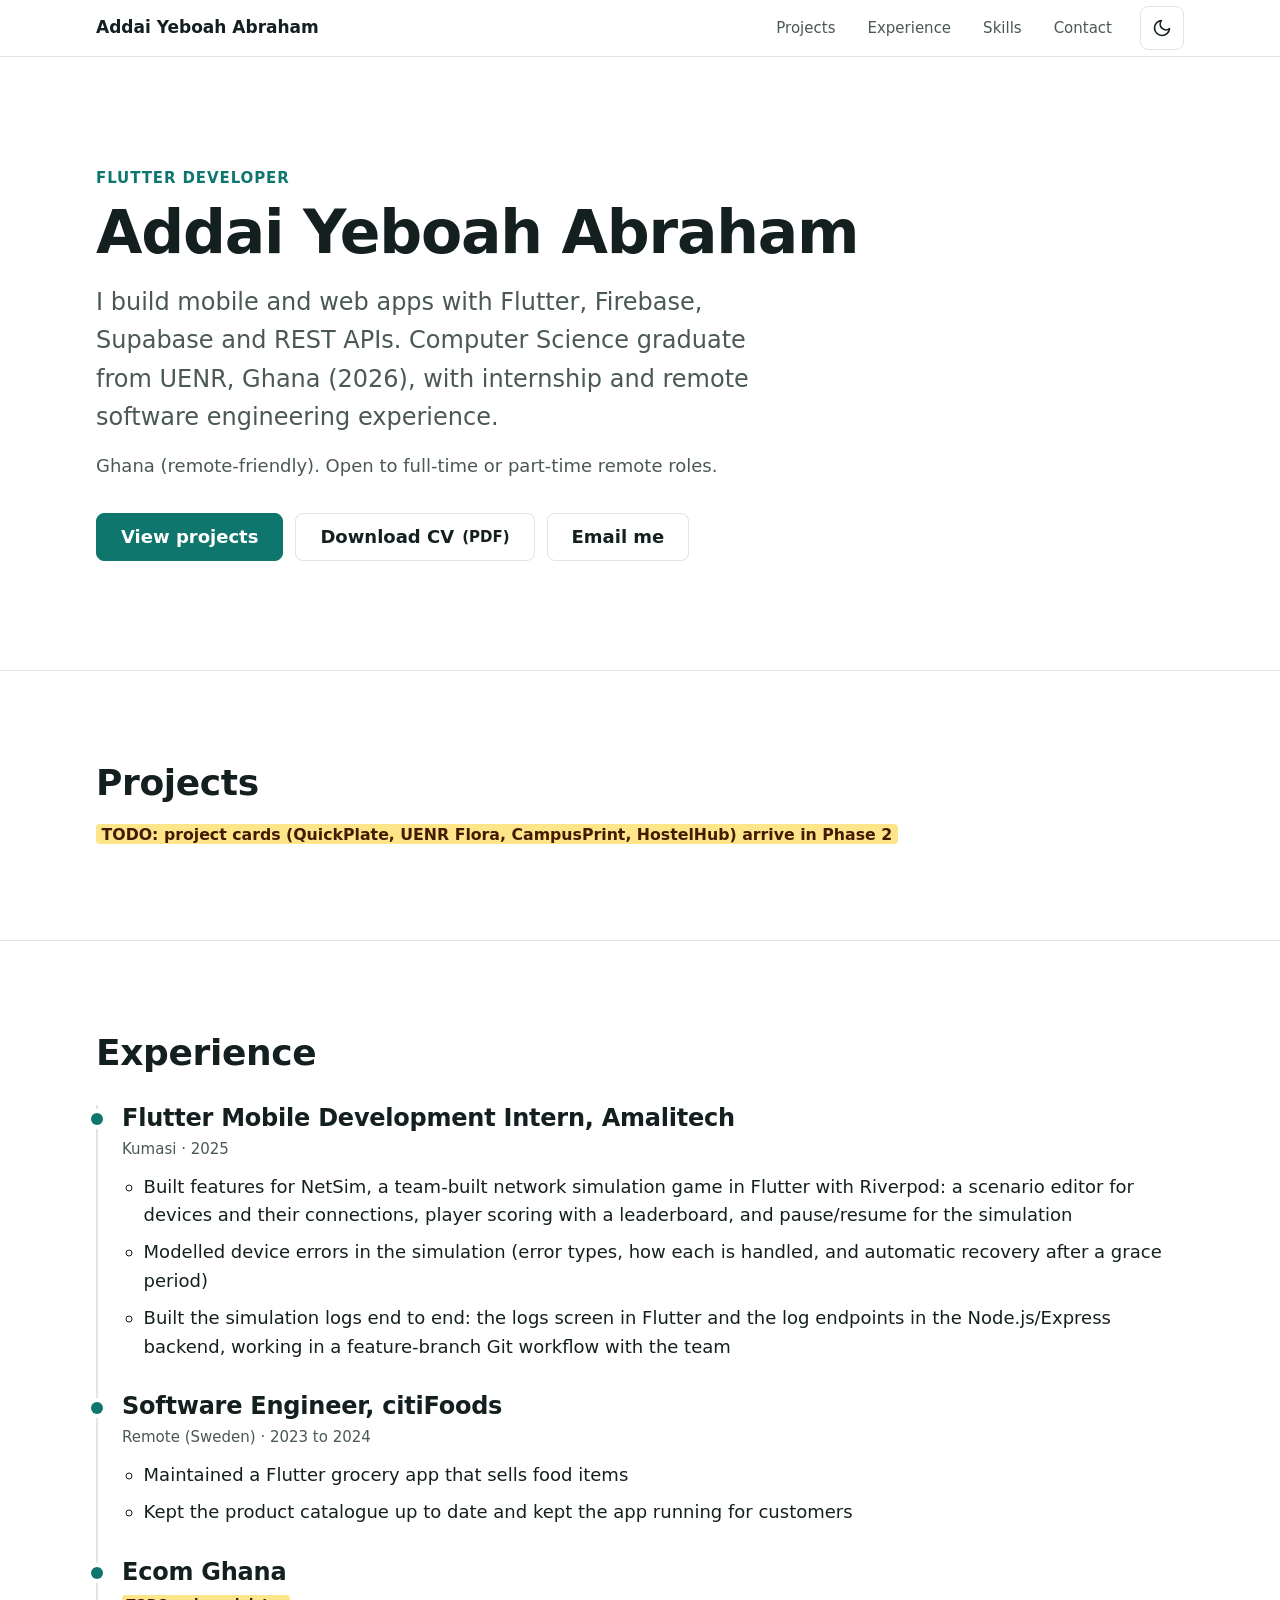
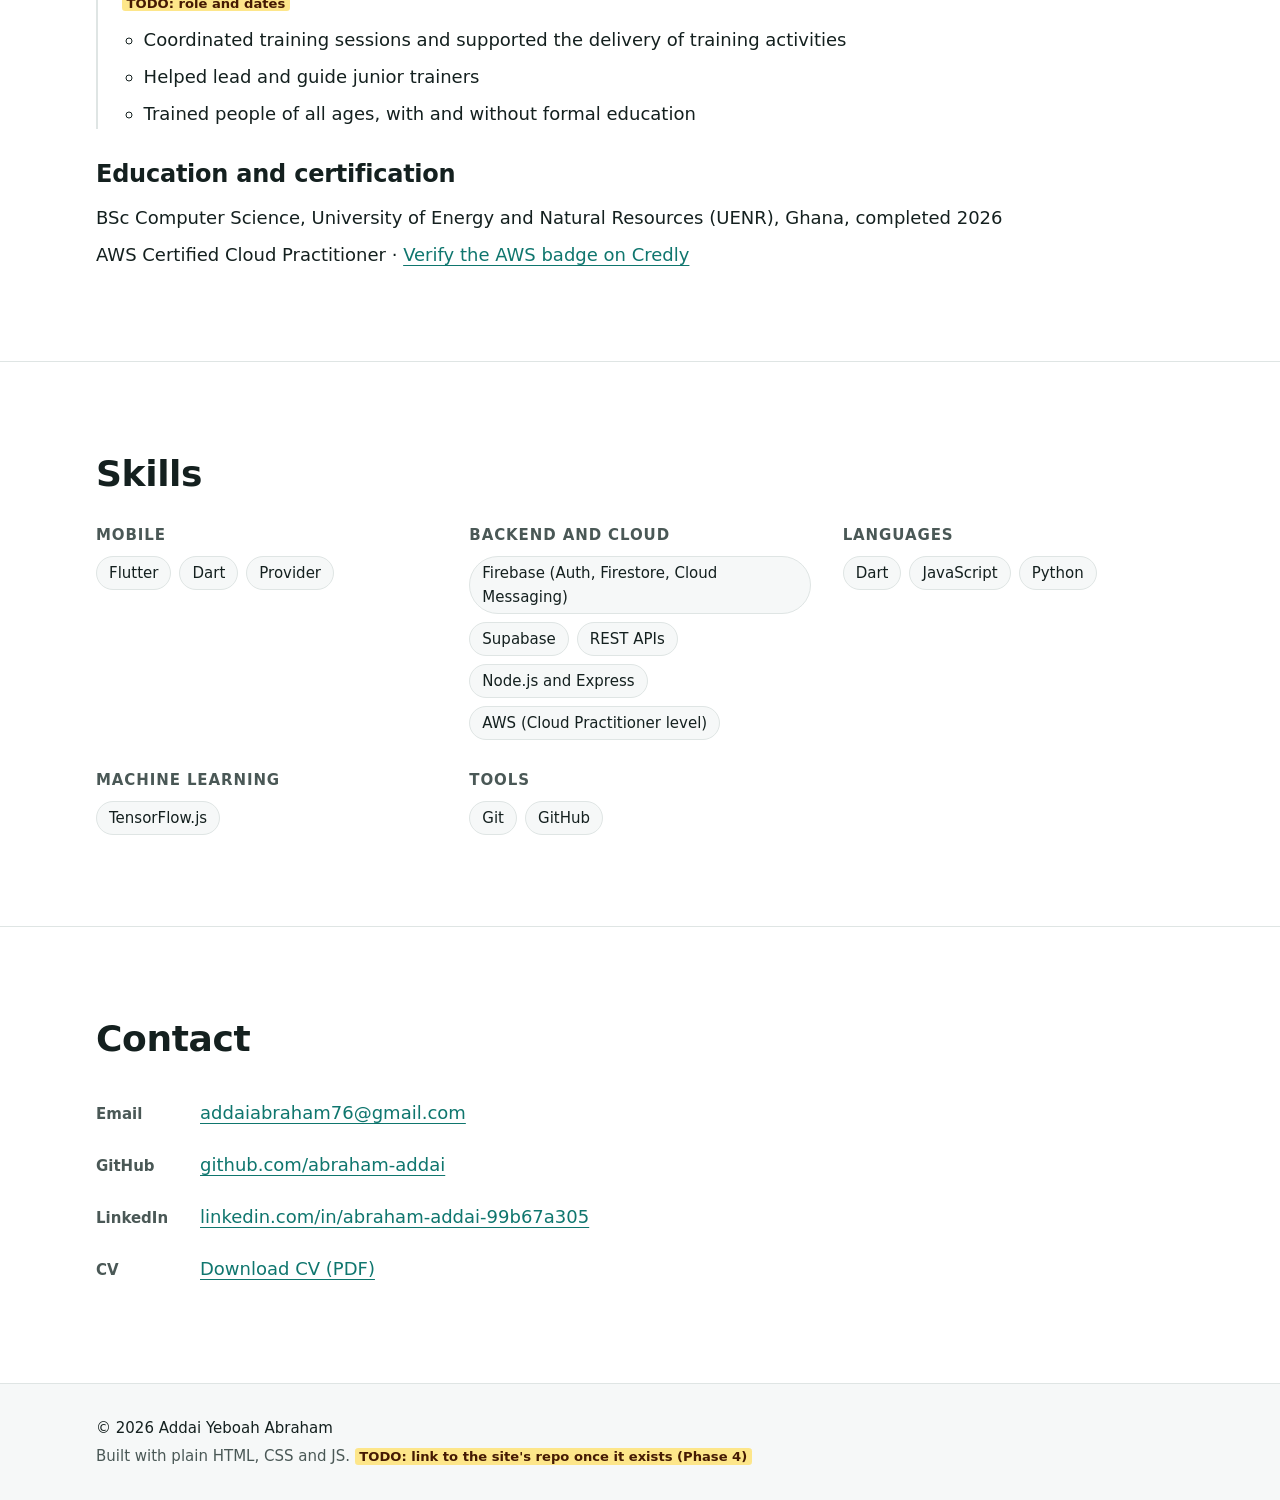
==== index.html @ 5608d212 "feat: update to UENR graduate (2026) and clear confirmed TODOs Co-Authored-By: Claude Opus 5.5 <nore" ====
<!doctype html>
<html lang="en">
  <head>
    <meta charset="utf-8" />
    <meta name="viewport" content="width=device-width, initial-scale=1" />
    <title>Addai Yeboah Abraham | Flutter Developer</title>
    <meta name="color-scheme" content="light dark" />
    <link rel="icon" href="assets/favicon.svg" type="image/svg+xml" />
    <script>
      document.documentElement.classList.add("js");
      try {
        var t = localStorage.getItem("theme");
        if (t === "light" || t === "dark") {
          document.documentElement.dataset.theme = t;
        }
      } catch (e) {}
    </script>
    <link rel="stylesheet" href="css/styles.css" />
    <script src="js/main.js" defer></script>
  </head>
  <body>
    <a class="skip-link" href="#main">Skip to content</a>

    <header class="site-header">
      <div class="container site-header__inner">
        <a class="logo" href="#top">Addai Yeboah Abraham</a>
        <button
          class="theme-toggle"
          type="button"
          aria-label="Switch to dark theme"
        >
          <svg
            class="icon icon--moon"
            viewBox="0 0 24 24"
            width="20"
            height="20"
            aria-hidden="true"
          >
            <path d="M21 12.8A9 9 0 1 1 11.2 3a7 7 0 0 0 9.8 9.8z" />
          </svg>
          <svg
            class="icon icon--sun"
            viewBox="0 0 24 24"
            width="20"
            height="20"
            aria-hidden="true"
          >
            <circle cx="12" cy="12" r="4.5" />
            <path
              d="M12 1.5v3M12 19.5v3M4.2 4.2l2.1 2.1M17.7 17.7l2.1 2.1M1.5 12h3M19.5 12h3M4.2 19.8l2.1-2.1M17.7 6.3l2.1-2.1"
            />
          </svg>
        </button>
        <nav class="site-nav" aria-label="Main">
          <ul>
            <li><a href="#projects">Projects</a></li>
            <li><a href="#experience">Experience</a></li>
            <li><a href="#skills">Skills</a></li>
            <li><a href="#contact">Contact</a></li>
          </ul>
        </nav>
      </div>
    </header>

    <main id="main">
      <section id="top" class="section hero" aria-labelledby="hero-title">
        <div class="container stack">
          <p class="eyebrow">Flutter Developer</p>
          <h1 id="hero-title">Addai Yeboah Abraham</h1>
          <p class="lead hero__pitch">
            I build mobile and web apps with Flutter, Firebase, Supabase and
            REST APIs. Computer Science graduate from UENR, Ghana (2026), with
            internship and remote software engineering experience.
          </p>
          <p class="hero__meta">
            Ghana (remote-friendly). Open to full-time or part-time remote
            roles.
          </p>
          <div class="cluster hero__actions">
            <a class="btn btn--primary" href="#projects">View projects</a>
            <a class="btn" href="assets/cv/Addai_Yeboah_Abraham_CV.pdf" download
              >Download CV <span class="small">(PDF)</span></a
            >
            <a class="btn" href="mailto:addaiabraham76@gmail.com">Email me</a>
          </div>
        </div>
      </section>

      <section id="projects" class="section" aria-labelledby="projects-title">
        <div class="container stack">
          <h2 id="projects-title">Projects</h2>
          <p>
            <mark class="todo"
              >TODO: project cards (QuickPlate, UENR Flora, CampusPrint,
              HostelHub) arrive in Phase 2</mark
            >
          </p>
        </div>
      </section>

      <section
        id="experience"
        class="section"
        aria-labelledby="experience-title"
      >
        <div class="container stack-lg">
          <h2 id="experience-title">Experience</h2>

          <ol class="timeline">
            <li class="timeline__item">
              <article>
                <h3>Flutter Mobile Development Intern, Amalitech</h3>
                <p class="timeline__meta">Kumasi · 2025</p>
                <ul class="timeline__points">
                  <li>
                    Built features for NetSim, a team-built network simulation
                    game in Flutter with Riverpod: a scenario editor for devices
                    and their connections, player scoring with a leaderboard,
                    and pause/resume for the simulation
                  </li>
                  <li>
                    Modelled device errors in the simulation (error types, how
                    each is handled, and automatic recovery after a grace
                    period)
                  </li>
                  <li>
                    Built the simulation logs end to end: the logs screen in
                    Flutter and the log endpoints in the Node.js/Express
                    backend, working in a feature-branch Git workflow with the
                    team
                  </li>
                </ul>
              </article>
            </li>
            <li class="timeline__item">
              <article>
                <h3>Software Engineer, citiFoods</h3>
                <p class="timeline__meta">Remote (Sweden) · 2023 to 2024</p>
                <ul class="timeline__points">
                  <li>
                    Maintained a Flutter grocery app that sells food items
                  </li>
                  <li>
                    Kept the product catalogue up to date and kept the app
                    running for customers
                  </li>
                </ul>
              </article>
            </li>
            <li class="timeline__item">
              <article>
                <h3>Ecom Ghana</h3>
                <p class="timeline__meta">
                  <mark class="todo">TODO: role and dates</mark>
                </p>
                <ul class="timeline__points">
                  <li>
                    Coordinated training sessions and supported the delivery of
                    training activities
                  </li>
                  <li>Helped lead and guide junior trainers</li>
                  <li>
                    Trained people of all ages, with and without formal
                    education
                  </li>
                </ul>
              </article>
            </li>
          </ol>

          <div class="stack">
            <h3>Education and certification</h3>
            <ul class="plain-list">
              <li>
                BSc Computer Science, University of Energy and Natural Resources
                (UENR), Ghana, completed 2026
              </li>
              <li>
                AWS Certified Cloud Practitioner ·
                <a
                  href="https://www.credly.com/badges/fb28962f-560f-448c-9787-d24fbecd05da"
                  target="_blank"
                  rel="noopener"
                  >Verify the AWS badge on Credly</a
                >
              </li>
            </ul>
          </div>
        </div>
      </section>

      <section id="skills" class="section" aria-labelledby="skills-title">
        <div class="container stack-lg">
          <h2 id="skills-title">Skills</h2>
          <div class="skills">
            <div class="skill-group">
              <h3>Mobile</h3>
              <ul class="chips">
                <li>Flutter</li>
                <li>Dart</li>
                <li>Provider</li>
              </ul>
            </div>
            <div class="skill-group">
              <h3>Backend and cloud</h3>
              <ul class="chips">
                <li>Firebase (Auth, Firestore, Cloud Messaging)</li>
                <li>Supabase</li>
                <li>REST APIs</li>
                <li>Node.js and Express</li>
                <li>AWS (Cloud Practitioner level)</li>
              </ul>
            </div>
            <div class="skill-group">
              <h3>Languages</h3>
              <ul class="chips">
                <li>Dart</li>
                <li>JavaScript</li>
                <li>Python</li>
              </ul>
            </div>
            <div class="skill-group">
              <h3>Machine learning</h3>
              <ul class="chips">
                <li>TensorFlow.js</li>
              </ul>
            </div>
            <div class="skill-group">
              <h3>Tools</h3>
              <ul class="chips">
                <li>Git</li>
                <li>GitHub</li>
              </ul>
            </div>
          </div>
        </div>
      </section>

      <section id="contact" class="section" aria-labelledby="contact-title">
        <div class="container stack-lg">
          <h2 id="contact-title">Contact</h2>
          <ul class="contact-list">
            <li>
              <span class="contact-list__label">Email</span>
              <a href="mailto:addaiabraham76@gmail.com"
                >addaiabraham76@gmail.com</a
              >
            </li>
            <li>
              <span class="contact-list__label">GitHub</span>
              <a
                href="https://github.com/abraham-addai"
                target="_blank"
                rel="noopener"
                >github.com/abraham-addai</a
              >
            </li>
            <li>
              <span class="contact-list__label">LinkedIn</span>
              <a
                href="https://www.linkedin.com/in/abraham-addai-99b67a305"
                target="_blank"
                rel="noopener"
                >linkedin.com/in/abraham-addai-99b67a305</a
              >
            </li>
            <li>
              <span class="contact-list__label">CV</span>
              <a href="assets/cv/Addai_Yeboah_Abraham_CV.pdf" download
                >Download CV (PDF)</a
              >
            </li>
          </ul>
        </div>
      </section>
    </main>

    <footer class="site-footer">
      <div class="container site-footer__inner">
        <p>© 2026 Addai Yeboah Abraham</p>
        <p class="muted">
          Built with plain HTML, CSS and JS.
          <mark class="todo"
            >TODO: link to the site's repo once it exists (Phase 4)</mark
          >
        </p>
      </div>
    </footer>
  </body>
</html>
---- css/styles.css ----
/* ==========================================================================
   Design tokens
   Light by default, dark via prefers-color-scheme, and a manual override
   through data-theme="light|dark" on <html>.
   ========================================================================== */

:root {
  color-scheme: light;

  --color-bg: #ffffff;
  --color-surface: #f6f8f8;
  --color-text: #14201f;
  --color-muted: #4a5856;
  --color-border: #dfe5e4;
  --color-accent: #0f766e;
  --color-accent-hover: #115e59;
  --color-on-accent: #ffffff;
  --color-focus: #0f766e;

  --font-sans:
    system-ui, -apple-system, "Segoe UI", Roboto, "Helvetica Neue", Arial,
    "Noto Sans", sans-serif;
  --font-mono:
    ui-monospace, SFMono-Regular, Menlo, Consolas, "Liberation Mono", monospace;

  --text-base: clamp(1.0625rem, 1rem + 0.25vw, 1.125rem); /* 17 to 18px */
  --text-sm: 0.9375rem;
  --text-lg: clamp(1.25rem, 1.1rem + 0.6vw, 1.5rem);
  --text-h2: clamp(1.625rem, 1.3rem + 1.4vw, 2.25rem);
  --text-h1: clamp(2.25rem, 1.6rem + 3vw, 3.75rem);
  --leading: 1.6;
  --leading-tight: 1.15;

  --space-1: 0.25rem;
  --space-2: 0.5rem;
  --space-3: 0.75rem;
  --space-4: 1rem;
  --space-5: 1.5rem;
  --space-6: 2rem;
  --space-7: 3rem;
  --space-8: clamp(3.5rem, 2.5rem + 4vw, 6rem);

  --radius: 0.5rem;
  --radius-lg: 0.875rem;
  --container: 72rem;
  --gutter: clamp(1rem, 0.5rem + 2vw, 2rem);
  --header-height: 3.5rem;

  --shadow-sm: 0 1px 2px rgb(16 24 24 / 0.06);
  --shadow-md: 0 6px 20px rgb(16 24 24 / 0.08);
  --transition: 150ms ease;
}

@media (prefers-color-scheme: dark) {
  :root:not([data-theme="light"]) {
    color-scheme: dark;

    --color-bg: #0b1215;
    --color-surface: #121c20;
    --color-text: #e6eeec;
    --color-muted: #9fb0ad;
    --color-border: #24343a;
    --color-accent: #2dd4bf;
    --color-accent-hover: #5eead4;
    --color-on-accent: #0b1215;
    --color-focus: #5eead4;

    --shadow-sm: 0 1px 2px rgb(0 0 0 / 0.4);
    --shadow-md: 0 6px 20px rgb(0 0 0 / 0.45);
  }
}

:root[data-theme="dark"] {
  color-scheme: dark;

  --color-bg: #0b1215;
  --color-surface: #121c20;
  --color-text: #e6eeec;
  --color-muted: #9fb0ad;
  --color-border: #24343a;
  --color-accent: #2dd4bf;
  --color-accent-hover: #5eead4;
  --color-on-accent: #0b1215;
  --color-focus: #5eead4;

  --shadow-sm: 0 1px 2px rgb(0 0 0 / 0.4);
  --shadow-md: 0 6px 20px rgb(0 0 0 / 0.45);
}

/* ==========================================================================
   Reset
   ========================================================================== */

*,
*::before,
*::after {
  box-sizing: border-box;
}

* {
  margin: 0;
}

html {
  -webkit-text-size-adjust: 100%;
  text-size-adjust: 100%;
  scroll-behavior: smooth;
  scroll-padding-top: calc(var(--header-height) + var(--space-4));
}

body {
  min-height: 100vh;
  font-family: var(--font-sans);
  font-size: var(--text-base);
  line-height: var(--leading);
  color: var(--color-text);
  background-color: var(--color-bg);
  -webkit-font-smoothing: antialiased;
  overflow-wrap: break-word;
}

img,
picture,
svg,
video {
  display: block;
  max-width: 100%;
  height: auto;
}

input,
button,
textarea,
select {
  font: inherit;
  color: inherit;
}

button {
  cursor: pointer;
}

ul[role="list"],
ol[role="list"] {
  list-style: none;
  padding: 0;
}

@media (prefers-reduced-motion: reduce) {
  html {
    scroll-behavior: auto;
  }

  *,
  *::before,
  *::after {
    animation-duration: 0.01ms;
    animation-iteration-count: 1;
    transition-duration: 0.01ms;
  }
}

/* ==========================================================================
   Base typography
   ========================================================================== */

h1,
h2,
h3,
h4 {
  line-height: var(--leading-tight);
  font-weight: 700;
  letter-spacing: -0.01em;
  text-wrap: balance;
}

h1 {
  font-size: var(--text-h1);
  letter-spacing: -0.02em;
}

h2 {
  font-size: var(--text-h2);
}

h3 {
  font-size: var(--text-lg);
}

p {
  text-wrap: pretty;
}

a {
  color: var(--color-accent);
  text-underline-offset: 0.2em;
  transition: color var(--transition);
}

a:hover {
  color: var(--color-accent-hover);
}

:focus-visible {
  outline: 3px solid var(--color-focus);
  outline-offset: 3px;
  border-radius: 2px;
}

code {
  font-family: var(--font-mono);
  font-size: 0.9em;
}

.lead {
  font-size: var(--text-lg);
  color: var(--color-muted);
}

.muted {
  color: var(--color-muted);
}

.small {
  font-size: var(--text-sm);
}

/* ==========================================================================
   Layout utilities
   ========================================================================== */

.container {
  width: 100%;
  max-width: var(--container);
  margin-inline: auto;
  padding-inline: var(--gutter);
}

.section {
  padding-block: var(--space-8);
}

.section + .section {
  border-top: 1px solid var(--color-border);
}

.stack > * + * {
  margin-top: var(--space-4);
}

.stack-lg > * + * {
  margin-top: var(--space-6);
}

.cluster {
  display: flex;
  flex-wrap: wrap;
  gap: var(--space-3);
  align-items: center;
}

.visually-hidden {
  position: absolute;
  width: 1px;
  height: 1px;
  padding: 0;
  margin: -1px;
  overflow: hidden;
  clip: rect(0 0 0 0);
  white-space: nowrap;
  border: 0;
}

/* ==========================================================================
   Components
   ========================================================================== */

/* Skip link ------------------------------------------------------------- */

.skip-link {
  position: absolute;
  top: var(--space-2);
  left: var(--space-2);
  z-index: 100;
  min-height: 44px;
  display: inline-flex;
  align-items: center;
  padding: var(--space-2) var(--space-4);
  background: var(--color-accent);
  color: var(--color-on-accent);
  border-radius: var(--radius);
  transform: translateY(-200%);
  transition: transform var(--transition);
}

.skip-link:focus {
  transform: translateY(0);
  color: var(--color-on-accent);
}

/* Header and nav -------------------------------------------------------- */

.site-header {
  position: sticky;
  top: 0;
  z-index: 10;
  background: var(--color-bg);
  border-bottom: 1px solid var(--color-border);
}

.site-header__inner {
  display: flex;
  flex-wrap: wrap;
  align-items: center;
  justify-content: space-between;
  column-gap: var(--space-4);
}

.logo {
  display: inline-flex;
  align-items: center;
  min-height: 44px;
  font-weight: 700;
  font-size: 1.0625rem;
  color: var(--color-text);
  text-decoration: none;
}

.logo:hover {
  color: var(--color-accent);
}

.site-nav {
  flex-basis: 100%;
  border-top: 1px solid var(--color-border);
}

.site-nav ul {
  display: flex;
  justify-content: space-between;
  list-style: none;
  padding: 0;
}

.site-nav a {
  display: inline-flex;
  align-items: center;
  min-height: 44px;
  padding-inline: var(--space-2);
  font-size: var(--text-sm);
  font-weight: 500;
  color: var(--color-muted);
  text-decoration: none;
}

.site-nav li:first-child a {
  padding-left: 0;
}

.site-nav li:last-child a {
  padding-right: 0;
}

.site-nav a:hover {
  color: var(--color-accent);
}

.theme-toggle {
  display: inline-grid;
  place-items: center;
  width: 44px;
  height: 44px;
  padding: 0;
  background: transparent;
  border: 1px solid var(--color-border);
  border-radius: var(--radius);
  color: var(--color-text);
  transition:
    border-color var(--transition),
    color var(--transition);
}

/* Space is always reserved, so showing it causes no layout shift. */
:root:not(.js) .theme-toggle {
  visibility: hidden;
}

.theme-toggle:hover {
  border-color: var(--color-accent);
  color: var(--color-accent);
}

.icon {
  fill: none;
  stroke: currentColor;
  stroke-width: 2;
  stroke-linecap: round;
  stroke-linejoin: round;
}

.icon--sun {
  display: none;
}

:root[data-theme="dark"] .icon--sun {
  display: block;
}

:root[data-theme="dark"] .icon--moon {
  display: none;
}

@media (prefers-color-scheme: dark) {
  :root:not([data-theme="light"]) .icon--sun {
    display: block;
  }

  :root:not([data-theme="light"]) .icon--moon {
    display: none;
  }
}

@media (min-width: 48rem) {
  .site-header__inner {
    flex-wrap: nowrap;
    min-height: var(--header-height);
  }

  .site-nav {
    flex-basis: auto;
    margin-left: auto;
    border-top: 0;
  }

  .site-nav ul {
    gap: var(--space-2);
  }

  .site-nav li:first-child a,
  .site-nav li:last-child a {
    padding-inline: var(--space-3);
  }

  .site-nav a {
    padding-inline: var(--space-3);
  }

  .theme-toggle {
    order: 3;
  }
}

/* Buttons --------------------------------------------------------------- */

.btn {
  display: inline-flex;
  align-items: center;
  justify-content: center;
  gap: var(--space-2);
  min-height: 48px;
  padding: var(--space-2) var(--space-5);
  border: 1px solid var(--color-border);
  border-radius: var(--radius);
  background: var(--color-bg);
  color: var(--color-text);
  font-weight: 600;
  text-decoration: none;
  transition:
    background-color var(--transition),
    border-color var(--transition),
    color var(--transition);
}

.btn:hover {
  border-color: var(--color-accent);
  color: var(--color-accent);
}

.btn--primary {
  background: var(--color-accent);
  border-color: var(--color-accent);
  color: var(--color-on-accent);
}

.btn--primary:hover {
  background: var(--color-accent-hover);
  border-color: var(--color-accent-hover);
  color: var(--color-on-accent);
}

/* Hero ------------------------------------------------------------------ */

.hero {
  padding-block: clamp(3rem, 2rem + 6vw, 7rem);
}

.eyebrow {
  font-size: var(--text-sm);
  font-weight: 600;
  letter-spacing: 0.06em;
  text-transform: uppercase;
  color: var(--color-accent);
}

.hero h1 {
  margin-top: var(--space-2);
}

.hero__pitch {
  max-width: 42rem;
}

.hero__meta {
  color: var(--color-muted);
}

.hero__actions {
  margin-top: var(--space-6);
}

@media (max-width: 29.99rem) {
  .hero__actions .btn {
    flex: 1 1 100%;
  }
}

/* Experience timeline --------------------------------------------------- */

.timeline {
  list-style: none;
  padding: 0;
  border-left: 2px solid var(--color-border);
}

.timeline__item {
  position: relative;
  padding-left: var(--space-5);
}

.timeline__item + .timeline__item {
  margin-top: var(--space-6);
}

.timeline__item::before {
  content: "";
  position: absolute;
  top: 0.45em;
  left: calc(-1 * (0.375rem + 1px));
  width: 0.75rem;
  height: 0.75rem;
  border-radius: 50%;
  background: var(--color-accent);
  box-shadow: 0 0 0 4px var(--color-bg);
}

.timeline__meta {
  margin-top: var(--space-1);
  font-size: var(--text-sm);
  color: var(--color-muted);
}

.timeline__points {
  margin-top: var(--space-3);
  padding-left: 1.2em;
}

.timeline__points li + li {
  margin-top: var(--space-2);
}

.plain-list {
  list-style: none;
  padding: 0;
}

.plain-list li + li {
  margin-top: var(--space-2);
}

/* Skills ---------------------------------------------------------------- */

.skills {
  display: grid;
  gap: var(--space-6);
}

@media (min-width: 48rem) {
  .skills {
    grid-template-columns: repeat(2, minmax(0, 1fr));
  }
}

@media (min-width: 75rem) {
  .skills {
    grid-template-columns: repeat(3, minmax(0, 1fr));
  }
}

.skill-group h3 {
  font-size: var(--text-sm);
  font-weight: 600;
  letter-spacing: 0.06em;
  text-transform: uppercase;
  color: var(--color-muted);
}

.chips {
  display: flex;
  flex-wrap: wrap;
  gap: var(--space-2);
  margin-top: var(--space-3);
  list-style: none;
  padding: 0;
}

.chips li {
  padding: var(--space-1) var(--space-3);
  border: 1px solid var(--color-border);
  border-radius: 999px;
  background: var(--color-surface);
  font-size: var(--text-sm);
}

/* Contact --------------------------------------------------------------- */

.contact-list {
  display: grid;
  gap: var(--space-2);
  list-style: none;
  padding: 0;
}

.contact-list li {
  display: flex;
  flex-wrap: wrap;
  align-items: center;
  column-gap: var(--space-4);
}

.contact-list__label {
  min-width: 5.5rem;
  font-size: var(--text-sm);
  font-weight: 600;
  color: var(--color-muted);
}

.contact-list a {
  display: inline-flex;
  align-items: center;
  min-height: 44px;
  overflow-wrap: anywhere;
}

/* Footer ---------------------------------------------------------------- */

.site-footer {
  padding-block: var(--space-6);
  border-top: 1px solid var(--color-border);
  background: var(--color-surface);
  font-size: var(--text-sm);
}

.site-footer__inner > * + * {
  margin-top: var(--space-1);
}

/* TODO marker: visible placeholder until docs/CONTENT.md is complete ---- */

.todo {
  padding: 0.05em 0.35em;
  border-radius: 0.25em;
  background: #fde68a;
  color: #451a03;
  font-size: 0.875em;
  font-weight: 600;
}
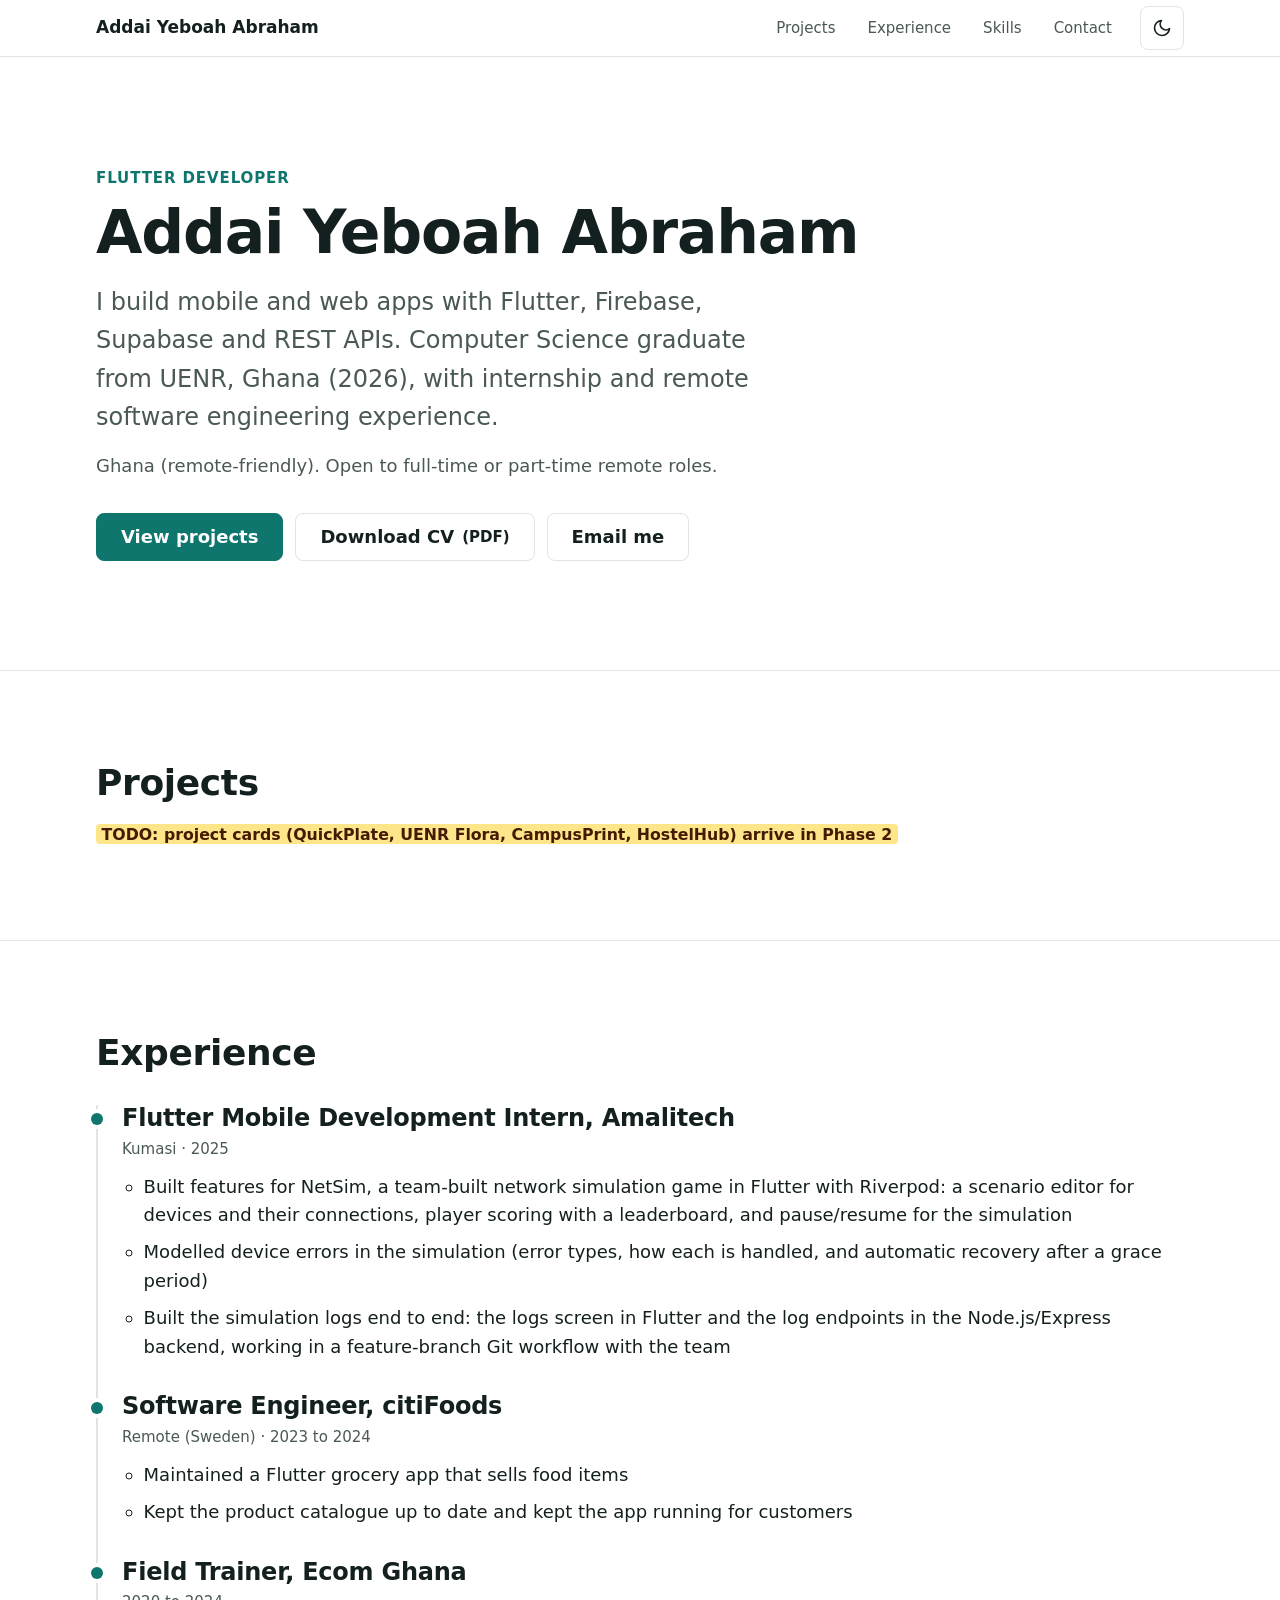
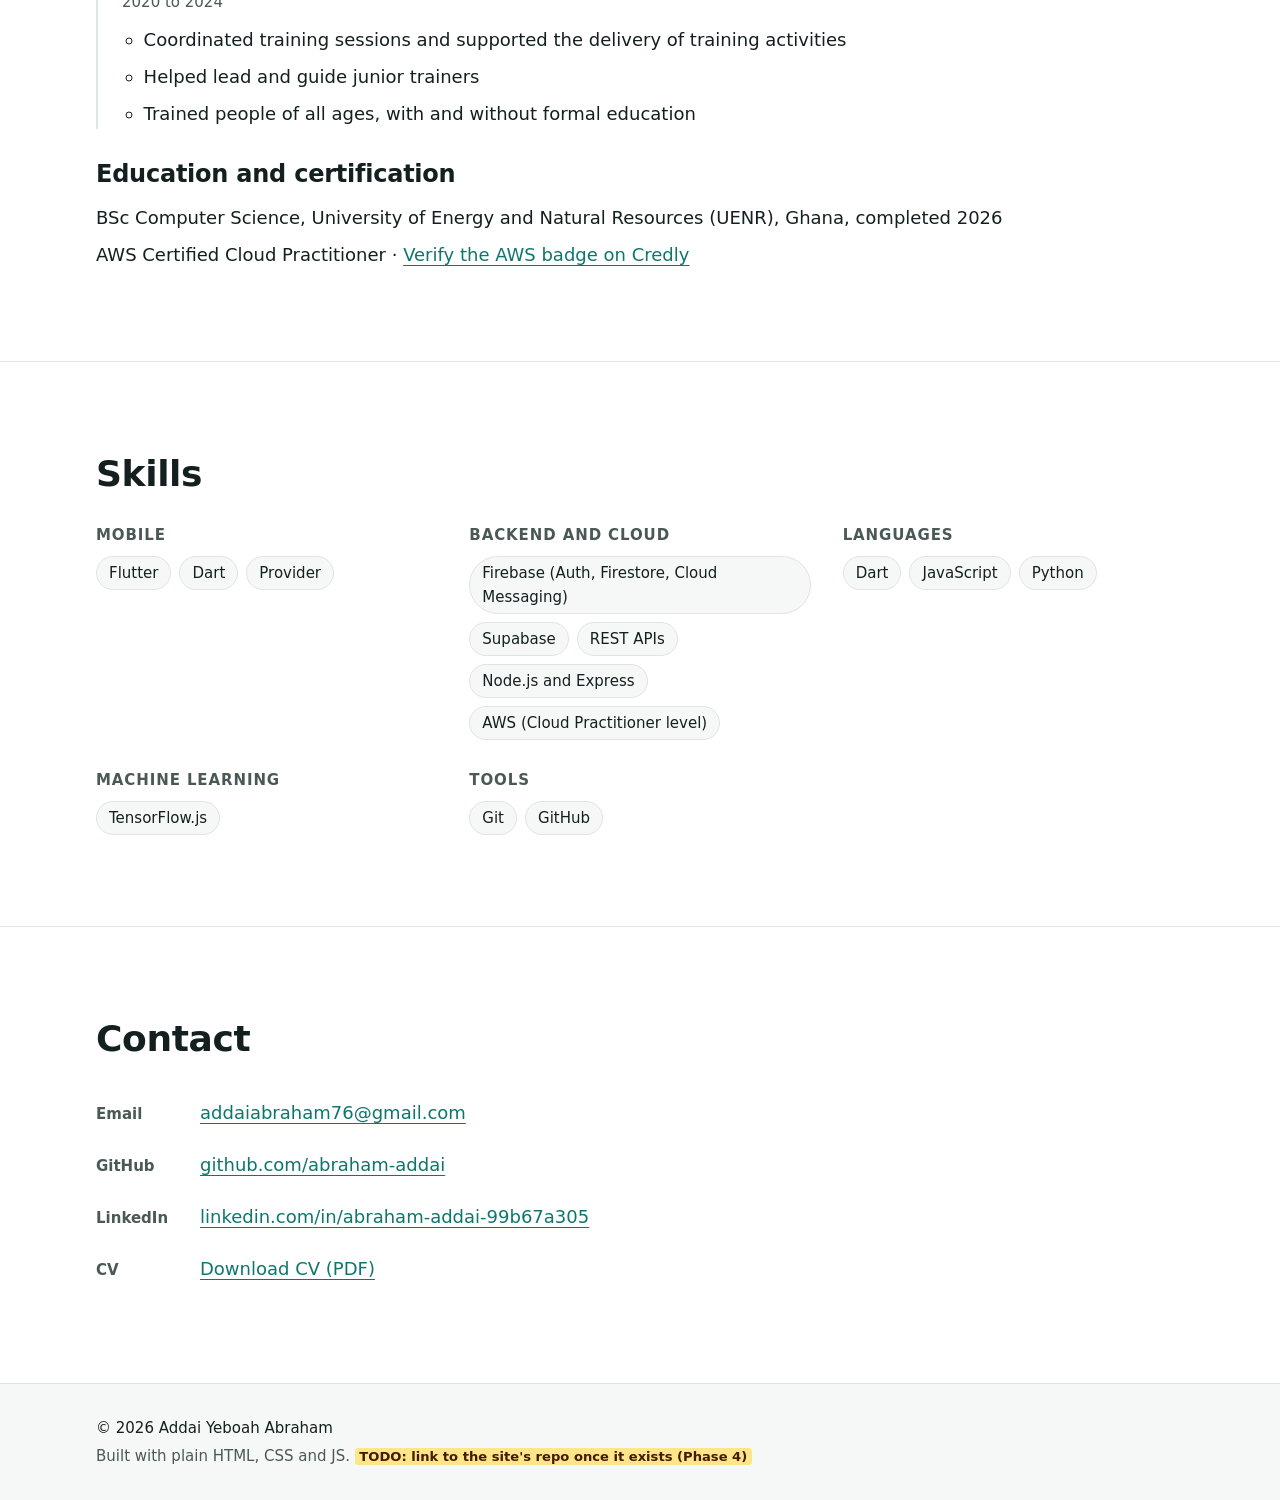
==== commit 5423b50b: "feat: add Ecom Ghana role and dates Co-Authored-By: Claude Opus 5.5 <noreply@anthropic.com>" ====
--- a/index.html
+++ b/index.html
@@ -149,10 +149,8 @@
             </li>
             <li class="timeline__item">
               <article>
-                <h3>Ecom Ghana</h3>
-                <p class="timeline__meta">
-                  <mark class="todo">TODO: role and dates</mark>
-                </p>
+                <h3>Field Trainer, Ecom Ghana</h3>
+                <p class="timeline__meta">2020 to 2024</p>
                 <ul class="timeline__points">
                   <li>
                     Coordinated training sessions and supported the delivery of
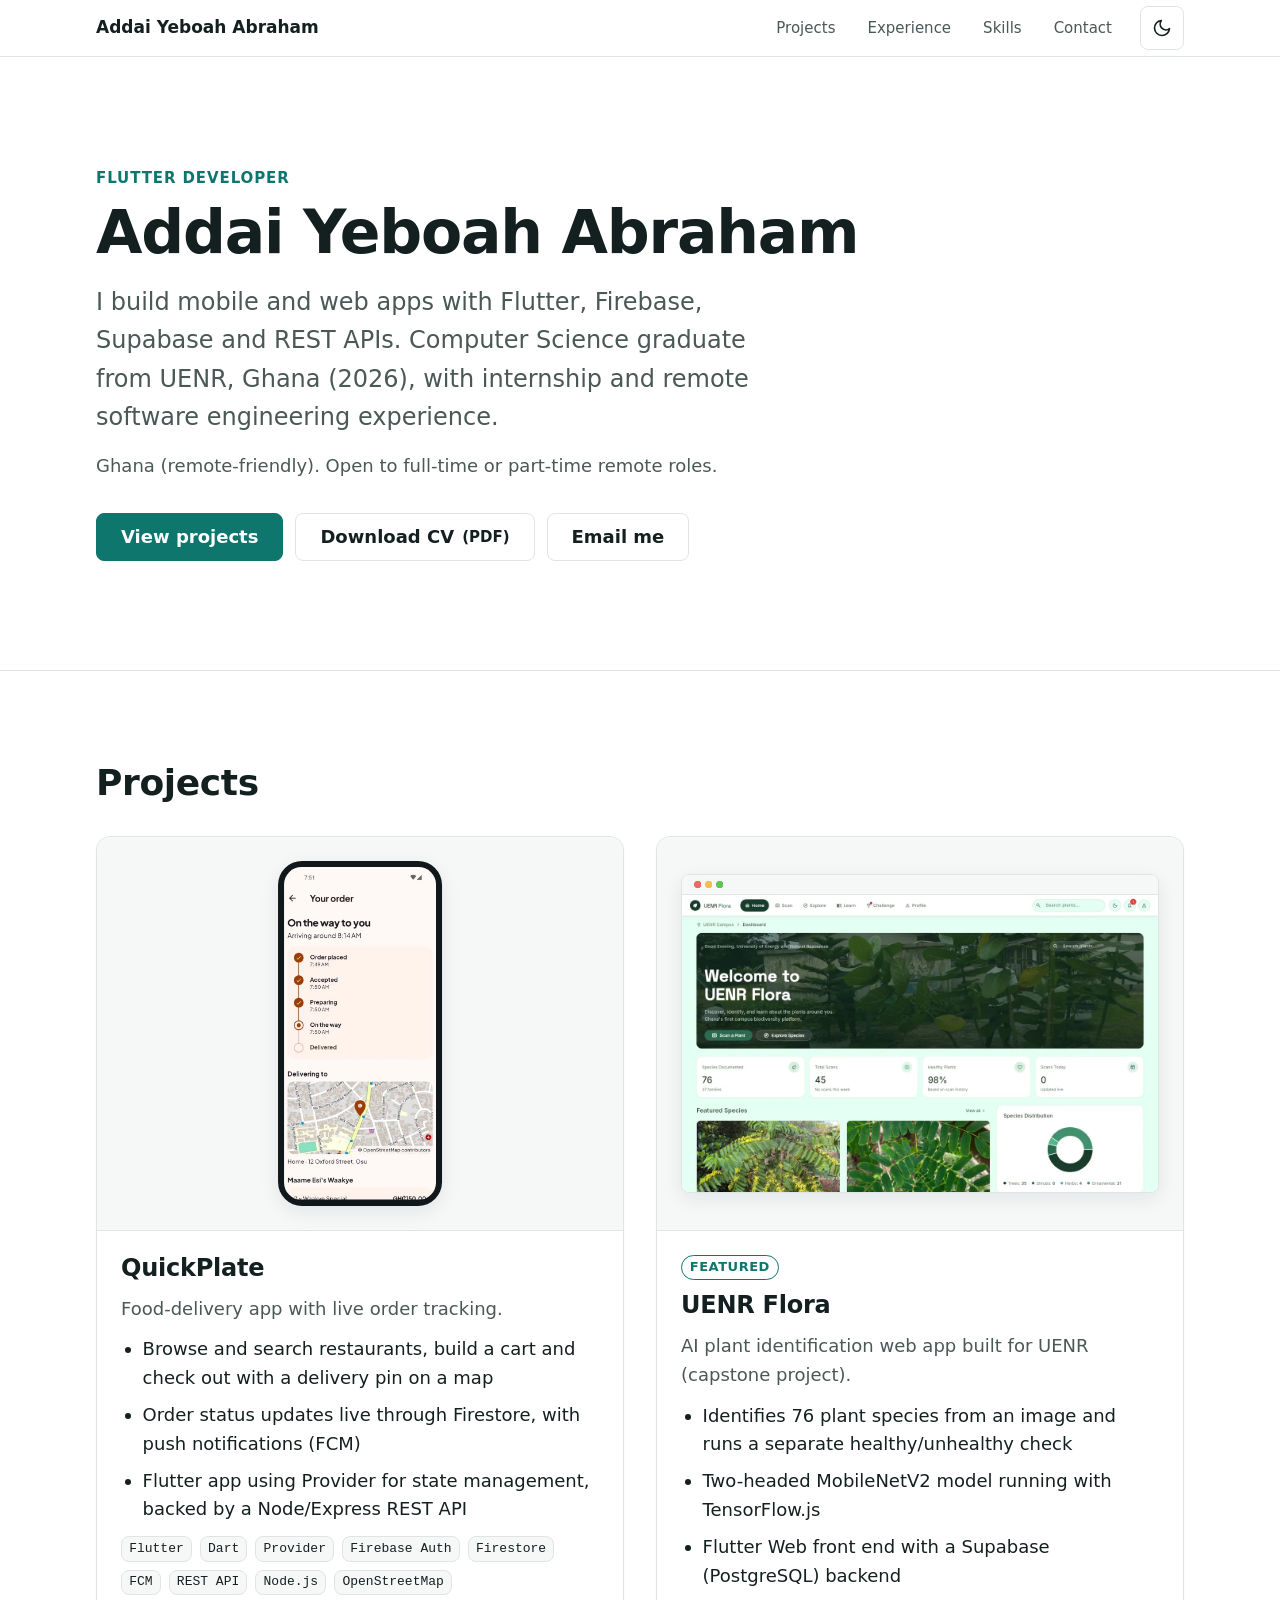
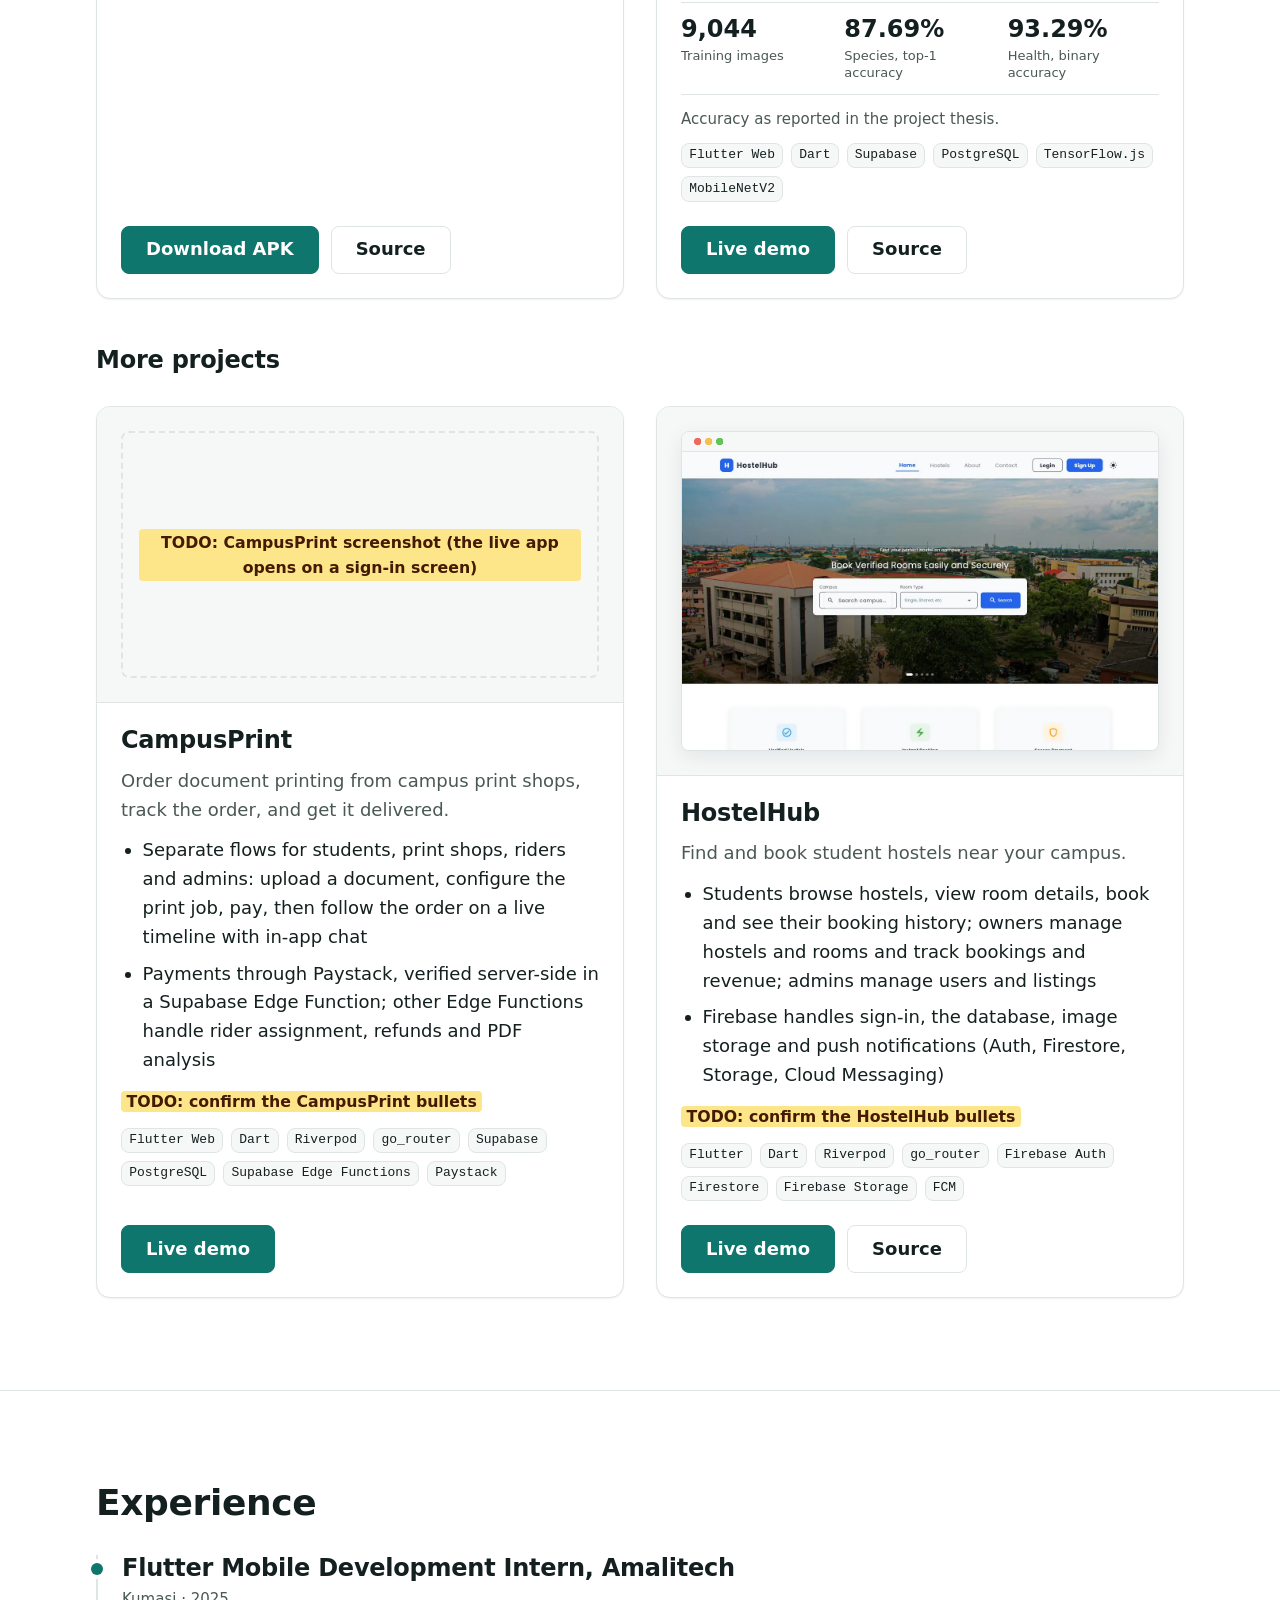
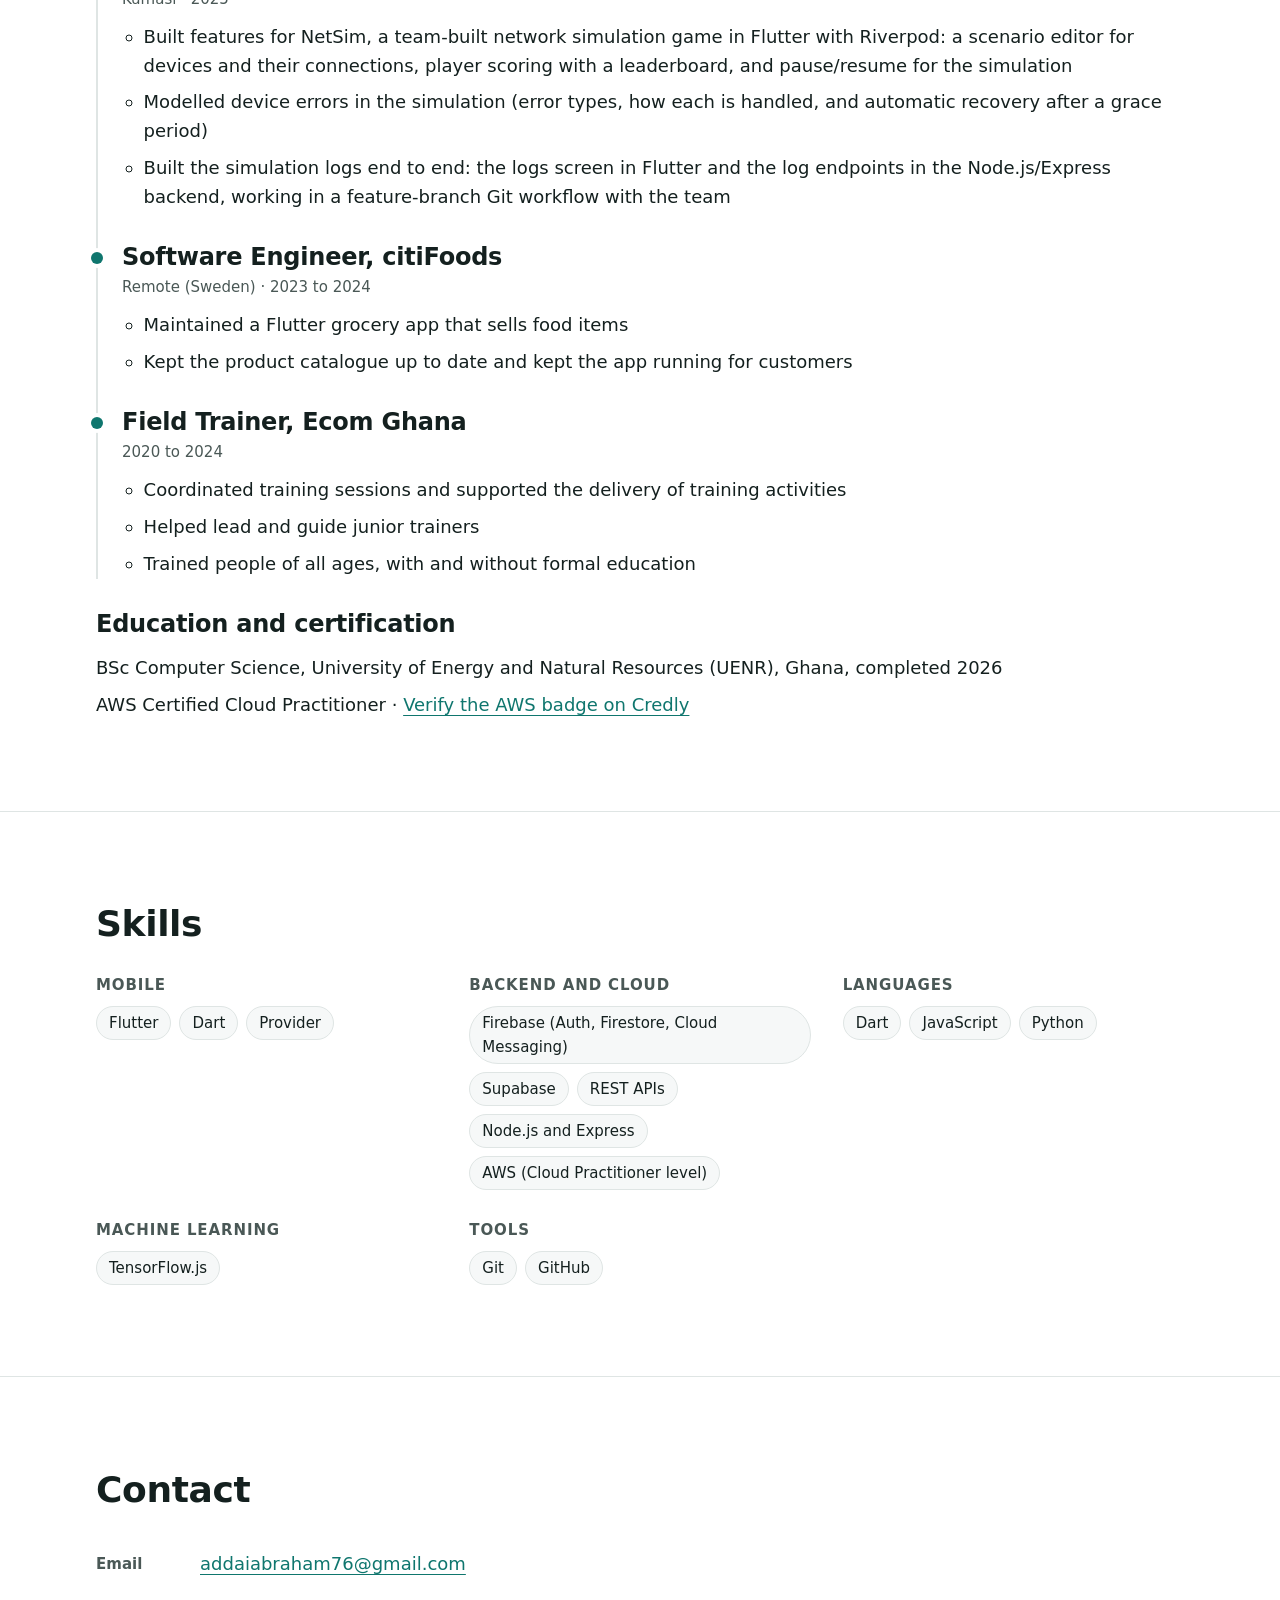
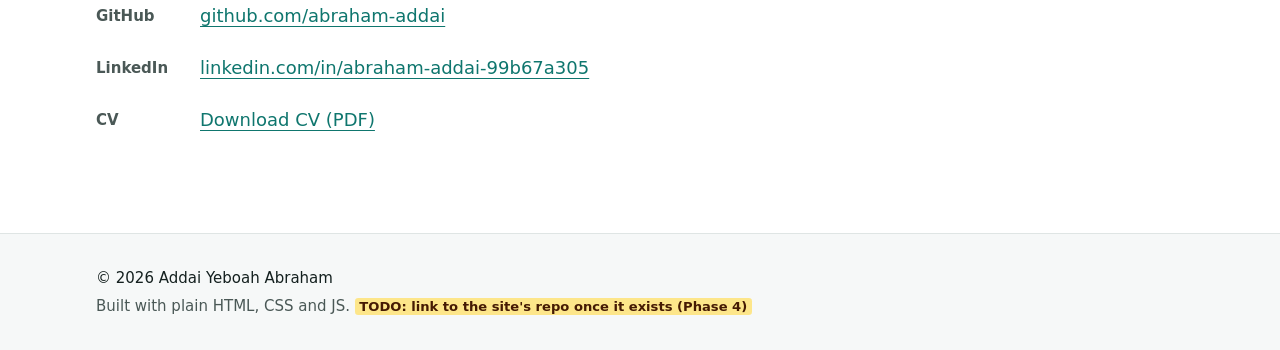
==== commit a3a5df73: "feat: add featured and more-projects cards with CSS device frames Co-Authored-By: Claude Opus 5.5 <n" ====
--- a/index.html
+++ b/index.html
@@ -87,14 +87,296 @@
       </section>
 
       <section id="projects" class="section" aria-labelledby="projects-title">
-        <div class="container stack">
+        <div class="container stack-lg">
           <h2 id="projects-title">Projects</h2>
-          <p>
-            <mark class="todo"
-              >TODO: project cards (QuickPlate, UENR Flora, CampusPrint,
-              HostelHub) arrive in Phase 2</mark
+
+          <div class="projects projects--featured">
+            <article class="project" aria-labelledby="p-quickplate">
+              <div class="project__media">
+                <div class="frame-phone">
+                  <img
+                    src="assets/img/quickplate-tracking.webp"
+                    width="540"
+                    height="1138"
+                    loading="lazy"
+                    alt="QuickPlate order tracking screen: a status timeline from order placed to on the way, an arrival time, and a delivery map"
+                  />
+                </div>
+              </div>
+              <div class="project__body">
+                <h3 id="p-quickplate">QuickPlate</h3>
+                <p class="project__pitch">
+                  Food-delivery app with live order tracking.
+                </p>
+                <ul class="project__points">
+                  <li>
+                    Browse and search restaurants, build a cart and check out
+                    with a delivery pin on a map
+                  </li>
+                  <li>
+                    Order status updates live through Firestore, with push
+                    notifications (FCM)
+                  </li>
+                  <li>
+                    Flutter app using Provider for state management, backed by a
+                    Node/Express REST API
+                  </li>
+                </ul>
+                <ul class="tags">
+                  <li>Flutter</li>
+                  <li>Dart</li>
+                  <li>Provider</li>
+                  <li>Firebase Auth</li>
+                  <li>Firestore</li>
+                  <li>FCM</li>
+                  <li>REST API</li>
+                  <li>Node.js</li>
+                  <li>OpenStreetMap</li>
+                </ul>
+                <div class="cluster project__actions">
+                  <a
+                    class="btn btn--primary"
+                    href="https://github.com/abraham-addai/quickplate/releases/latest"
+                    target="_blank"
+                    rel="noopener"
+                    >Download APK<span class="visually-hidden">
+                      of QuickPlate for Android</span
+                    ><span class="visually-hidden">
+                      (opens in a new tab)</span
+                    ></a
+                  >
+                  <a
+                    class="btn"
+                    href="https://github.com/abraham-addai/quickplate"
+                    target="_blank"
+                    rel="noopener"
+                    >Source<span class="visually-hidden">
+                      code of QuickPlate on GitHub</span
+                    ><span class="visually-hidden">
+                      (opens in a new tab)</span
+                    ></a
+                  >
+                </div>
+              </div>
+            </article>
+
+            <article class="project" aria-labelledby="p-flora">
+              <div class="project__media">
+                <div class="frame-browser">
+                  <img
+                    src="assets/img/uenr-flora-desktop.webp"
+                    width="1200"
+                    height="750"
+                    loading="lazy"
+                    alt="UENR Flora dashboard on desktop: a welcome banner with Scan a Plant and Explore Species buttons, and counts of species documented and scans"
+                  />
+                </div>
+              </div>
+              <div class="project__body">
+                <p class="badge">Featured</p>
+                <h3 id="p-flora">UENR Flora</h3>
+                <p class="project__pitch">
+                  AI plant identification web app built for UENR (capstone
+                  project).
+                </p>
+                <ul class="project__points">
+                  <li>
+                    Identifies 76 plant species from an image and runs a
+                    separate healthy/unhealthy check
+                  </li>
+                  <li>
+                    Two-headed MobileNetV2 model running with TensorFlow.js
+                  </li>
+                  <li>
+                    Flutter Web front end with a Supabase (PostgreSQL) backend
+                  </li>
+                </ul>
+                <dl class="stats">
+                  <div>
+                    <dt>Training images</dt>
+                    <dd>9,044</dd>
+                  </div>
+                  <div>
+                    <dt>Species, top-1 accuracy</dt>
+                    <dd>87.69%</dd>
+                  </div>
+                  <div>
+                    <dt>Health, binary accuracy</dt>
+                    <dd>93.29%</dd>
+                  </div>
+                </dl>
+                <p class="small muted">
+                  Accuracy as reported in the project thesis.
+                </p>
+                <ul class="tags">
+                  <li>Flutter Web</li>
+                  <li>Dart</li>
+                  <li>Supabase</li>
+                  <li>PostgreSQL</li>
+                  <li>TensorFlow.js</li>
+                  <li>MobileNetV2</li>
+                </ul>
+                <div class="cluster project__actions">
+                  <a
+                    class="btn btn--primary"
+                    href="https://uenr-flora.web.app"
+                    target="_blank"
+                    rel="noopener"
+                    >Live demo<span class="visually-hidden"> of UENR Flora</span
+                    ><span class="visually-hidden">
+                      (opens in a new tab)</span
+                    ></a
+                  >
+                  <a
+                    class="btn"
+                    href="https://github.com/abraham-addai/UENR-Flora"
+                    target="_blank"
+                    rel="noopener"
+                    >Source<span class="visually-hidden">
+                      code of UENR Flora on GitHub</span
+                    ><span class="visually-hidden">
+                      (opens in a new tab)</span
+                    ></a
+                  >
+                </div>
+              </div>
+            </article>
+          </div>
+
+          <h3 class="projects__subhead">More projects</h3>
+          <div class="projects projects--more">
+            <article
+              class="project project--small"
+              aria-labelledby="p-campusprint"
             >
-          </p>
+              <div class="project__media">
+                <div class="frame-placeholder">
+                  <mark class="todo"
+                    >TODO: CampusPrint screenshot (the live app opens on a
+                    sign-in screen)</mark
+                  >
+                </div>
+              </div>
+              <div class="project__body">
+                <h4 id="p-campusprint">CampusPrint</h4>
+                <p class="project__pitch">
+                  Order document printing from campus print shops, track the
+                  order, and get it delivered.
+                </p>
+                <ul class="project__points">
+                  <li>
+                    Separate flows for students, print shops, riders and admins:
+                    upload a document, configure the print job, pay, then follow
+                    the order on a live timeline with in-app chat
+                  </li>
+                  <li>
+                    Payments through Paystack, verified server-side in a
+                    Supabase Edge Function; other Edge Functions handle rider
+                    assignment, refunds and PDF analysis
+                  </li>
+                </ul>
+                <p>
+                  <mark class="todo"
+                    >TODO: confirm the CampusPrint bullets</mark
+                  >
+                </p>
+                <ul class="tags">
+                  <li>Flutter Web</li>
+                  <li>Dart</li>
+                  <li>Riverpod</li>
+                  <li>go_router</li>
+                  <li>Supabase</li>
+                  <li>PostgreSQL</li>
+                  <li>Supabase Edge Functions</li>
+                  <li>Paystack</li>
+                </ul>
+                <div class="cluster project__actions">
+                  <a
+                    class="btn btn--primary"
+                    href="https://campusprint-ng.web.app"
+                    target="_blank"
+                    rel="noopener"
+                    >Live demo<span class="visually-hidden">
+                      of CampusPrint</span
+                    ><span class="visually-hidden">
+                      (opens in a new tab)</span
+                    ></a
+                  >
+                </div>
+              </div>
+            </article>
+
+            <article
+              class="project project--small"
+              aria-labelledby="p-hostelhub"
+            >
+              <div class="project__media">
+                <div class="frame-browser">
+                  <img
+                    src="assets/img/hostelhub-desktop.webp"
+                    width="1200"
+                    height="750"
+                    loading="lazy"
+                    alt="HostelHub home page on desktop: a campus photo with a search form for campus and room type"
+                  />
+                </div>
+              </div>
+              <div class="project__body">
+                <h4 id="p-hostelhub">HostelHub</h4>
+                <p class="project__pitch">
+                  Find and book student hostels near your campus.
+                </p>
+                <ul class="project__points">
+                  <li>
+                    Students browse hostels, view room details, book and see
+                    their booking history; owners manage hostels and rooms and
+                    track bookings and revenue; admins manage users and listings
+                  </li>
+                  <li>
+                    Firebase handles sign-in, the database, image storage and
+                    push notifications (Auth, Firestore, Storage, Cloud
+                    Messaging)
+                  </li>
+                </ul>
+                <p>
+                  <mark class="todo">TODO: confirm the HostelHub bullets</mark>
+                </p>
+                <ul class="tags">
+                  <li>Flutter</li>
+                  <li>Dart</li>
+                  <li>Riverpod</li>
+                  <li>go_router</li>
+                  <li>Firebase Auth</li>
+                  <li>Firestore</li>
+                  <li>Firebase Storage</li>
+                  <li>FCM</li>
+                </ul>
+                <div class="cluster project__actions">
+                  <a
+                    class="btn btn--primary"
+                    href="https://hostelhub-gh.web.app"
+                    target="_blank"
+                    rel="noopener"
+                    >Live demo<span class="visually-hidden"> of HostelHub</span
+                    ><span class="visually-hidden">
+                      (opens in a new tab)</span
+                    ></a
+                  >
+                  <a
+                    class="btn"
+                    href="https://github.com/abraham-addai/my_hostel_app"
+                    target="_blank"
+                    rel="noopener"
+                    >Source<span class="visually-hidden">
+                      code of HostelHub on GitHub</span
+                    ><span class="visually-hidden">
+                      (opens in a new tab)</span
+                    ></a
+                  >
+                </div>
+              </div>
+            </article>
+          </div>
         </div>
       </section>
 
--- a/css/styles.css
+++ b/css/styles.css
@@ -524,6 +524,221 @@
   }
 }
 
+/* Projects ------------------------------------------------------------- */
+
+.projects {
+  display: grid;
+  gap: var(--space-6);
+}
+
+@media (min-width: 60rem) {
+  .projects--featured {
+    grid-template-columns: repeat(2, minmax(0, 1fr));
+  }
+}
+
+@media (min-width: 48rem) {
+  .projects--more {
+    grid-template-columns: repeat(2, minmax(0, 1fr));
+  }
+}
+
+.projects__subhead {
+  margin-top: var(--space-7);
+}
+
+.project {
+  display: flex;
+  flex-direction: column;
+  overflow: hidden;
+  border: 1px solid var(--color-border);
+  border-radius: var(--radius-lg);
+  background: var(--color-bg);
+  box-shadow: var(--shadow-sm);
+  transition:
+    transform var(--transition),
+    box-shadow var(--transition);
+}
+
+.project:hover {
+  transform: translateY(-2px);
+  box-shadow: var(--shadow-md);
+}
+
+.project__media {
+  display: grid;
+  place-items: center;
+  aspect-ratio: 4 / 3;
+  padding: var(--space-5);
+  background: var(--color-surface);
+  border-bottom: 1px solid var(--color-border);
+}
+
+.project--small .project__media {
+  aspect-ratio: 16 / 9;
+}
+
+.project__body {
+  display: flex;
+  flex: 1;
+  flex-direction: column;
+  gap: var(--space-3);
+  padding: var(--space-5);
+}
+
+.project__body h3,
+.project__body h4 {
+  font-size: var(--text-lg);
+}
+
+.project__pitch {
+  color: var(--color-muted);
+}
+
+.project__points {
+  padding-left: 1.2em;
+}
+
+.project__points li + li {
+  margin-top: var(--space-2);
+}
+
+.project__actions {
+  margin-top: auto;
+  padding-top: var(--space-3);
+}
+
+.badge {
+  align-self: flex-start;
+  padding: 0.1em 0.6em;
+  border: 1px solid var(--color-accent);
+  border-radius: 999px;
+  color: var(--color-accent);
+  font-size: 0.8125rem;
+  font-weight: 600;
+  letter-spacing: 0.04em;
+  text-transform: uppercase;
+}
+
+.tags {
+  display: flex;
+  flex-wrap: wrap;
+  gap: var(--space-2);
+  list-style: none;
+  padding: 0;
+}
+
+.tags li {
+  padding: 0.1em 0.55em;
+  border-radius: var(--radius);
+  background: var(--color-surface);
+  border: 1px solid var(--color-border);
+  font-family: var(--font-mono);
+  font-size: 0.8125rem;
+}
+
+.stats {
+  display: grid;
+  grid-template-columns: repeat(3, minmax(0, 1fr));
+  gap: var(--space-3);
+  padding: var(--space-3) 0;
+  border-block: 1px solid var(--color-border);
+}
+
+.stats dt {
+  order: 2;
+  font-size: 0.8125rem;
+  line-height: 1.3;
+  color: var(--color-muted);
+}
+
+.stats dd {
+  margin: 0;
+  font-size: var(--text-lg);
+  font-weight: 700;
+  line-height: 1.2;
+}
+
+.stats > div {
+  display: flex;
+  flex-direction: column;
+  gap: var(--space-1);
+}
+
+/* Device frames (CSS only, no branded images) */
+
+.project__media:has(.frame-phone) {
+  position: relative;
+}
+
+.frame-phone {
+  position: absolute;
+  top: var(--space-5);
+  bottom: var(--space-5);
+  left: 50%;
+  transform: translateX(-50%);
+  aspect-ratio: 540 / 1138;
+  padding: 6px;
+  border-radius: 1.5rem;
+  background: #11181c;
+  box-shadow: var(--shadow-md);
+}
+
+.frame-phone img {
+  width: 100%;
+  height: 100%;
+  border-radius: 1.1rem;
+  object-fit: cover;
+}
+
+.frame-browser {
+  width: 100%;
+  overflow: hidden;
+  border: 1px solid var(--color-border);
+  border-radius: var(--radius);
+  background: var(--color-bg);
+  box-shadow: var(--shadow-md);
+}
+
+.frame-browser::before {
+  content: "";
+  display: block;
+  height: 1.25rem;
+  border-bottom: 1px solid var(--color-border);
+  background:
+    radial-gradient(circle, #ef6a5e 0.22rem, transparent 0.24rem) 0.6rem
+      center / 0.7rem 100% no-repeat,
+    radial-gradient(circle, #f4bf4f 0.22rem, transparent 0.24rem) 1.3rem
+      center / 0.7rem 100% no-repeat,
+    radial-gradient(circle, #61c454 0.22rem, transparent 0.24rem) 2rem center /
+      0.7rem 100% no-repeat,
+    var(--color-surface);
+}
+
+.frame-browser img {
+  width: 100%;
+  aspect-ratio: 16 / 10;
+  object-fit: cover;
+  object-position: top;
+}
+
+.frame-placeholder {
+  display: grid;
+  place-items: center;
+  width: 100%;
+  height: 100%;
+  padding: var(--space-4);
+  border: 2px dashed var(--color-border);
+  border-radius: var(--radius);
+  text-align: center;
+}
+
+@media (prefers-reduced-motion: reduce) {
+  .project:hover {
+    transform: none;
+  }
+}
+
 /* Experience timeline --------------------------------------------------- */
 
 .timeline {
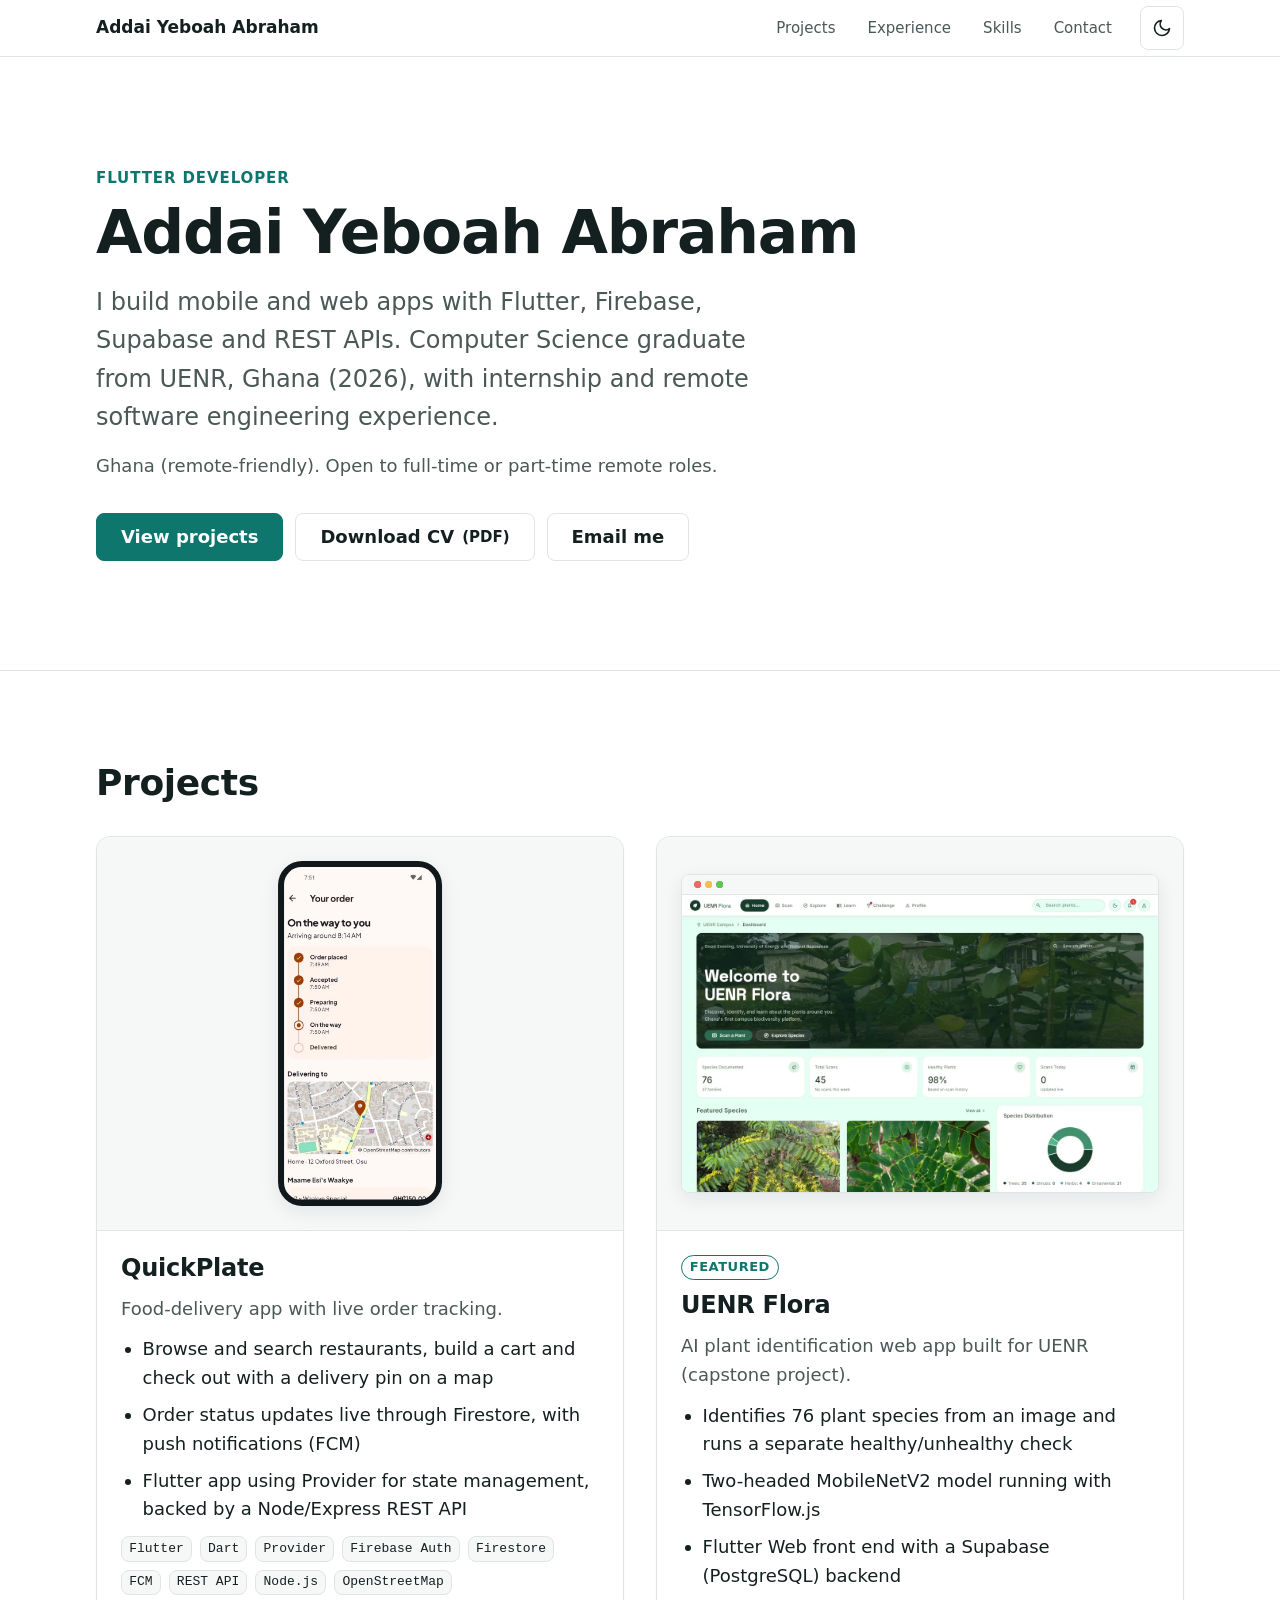
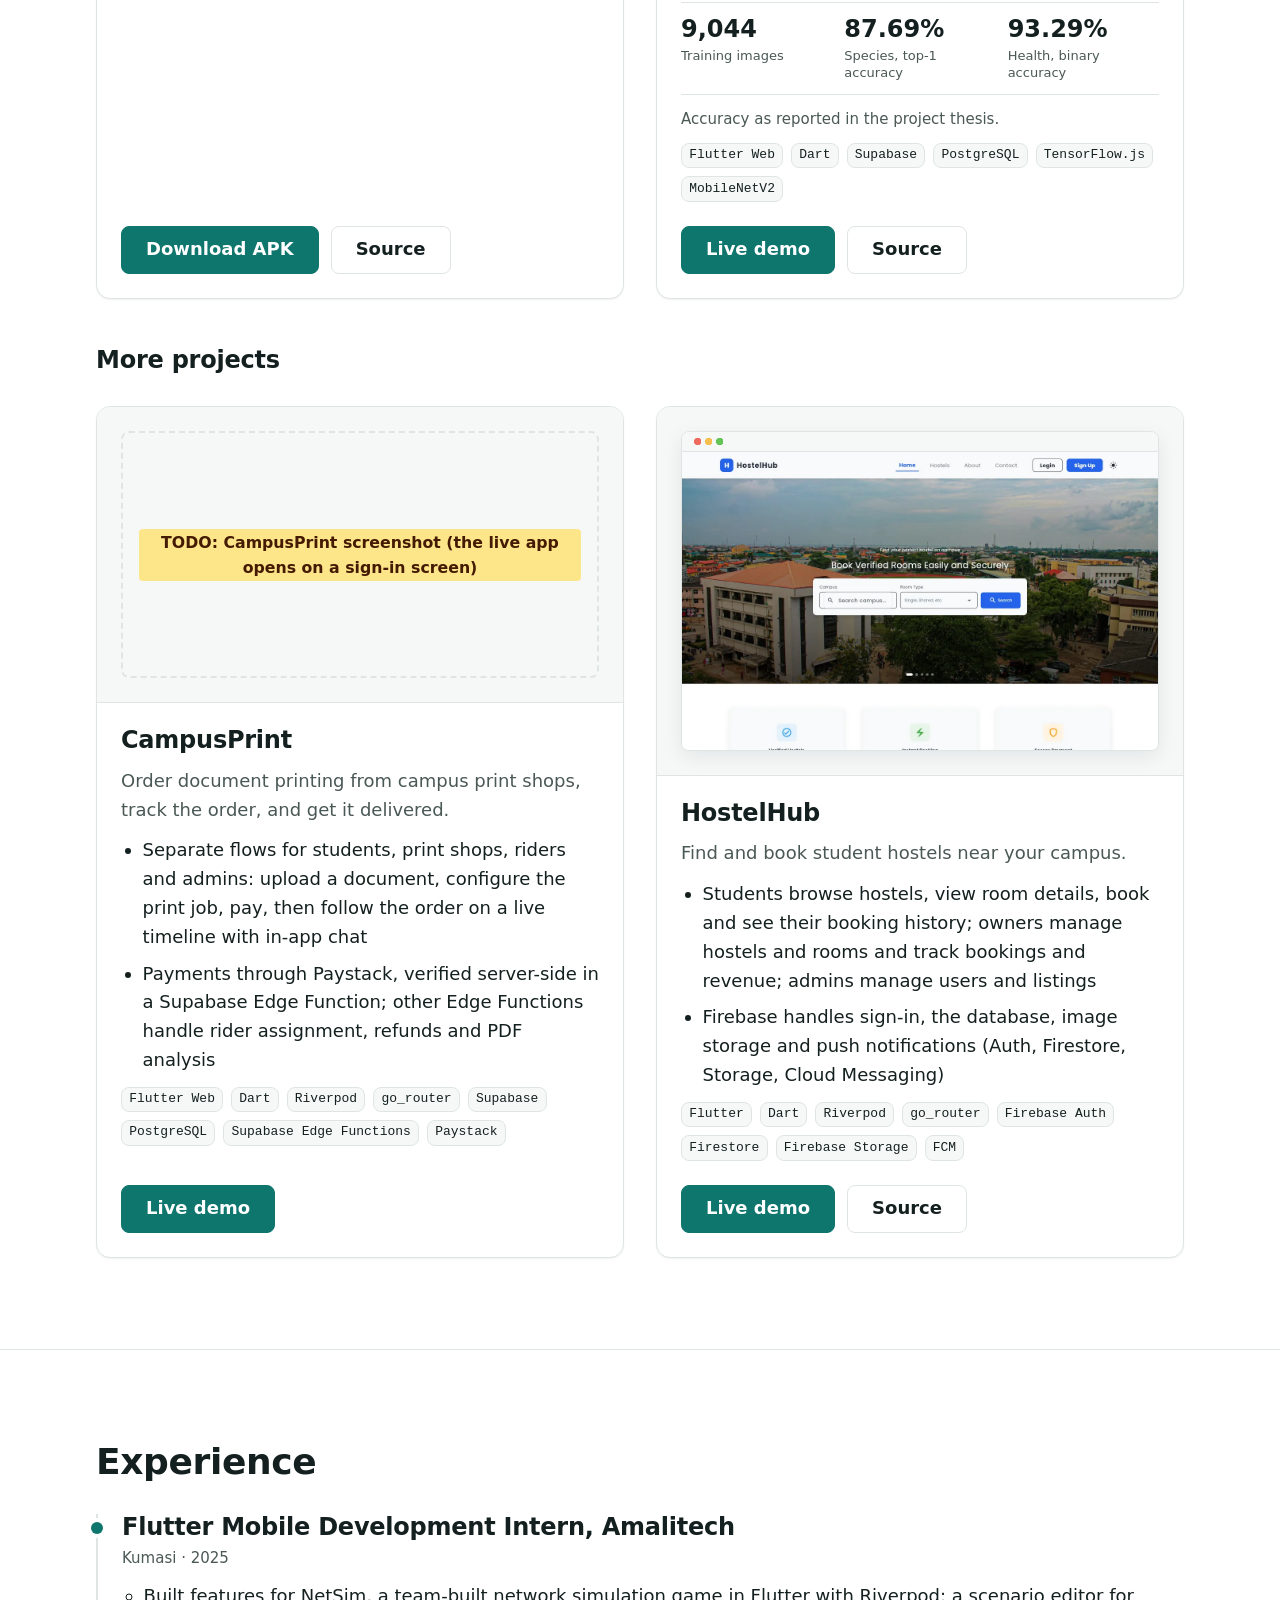
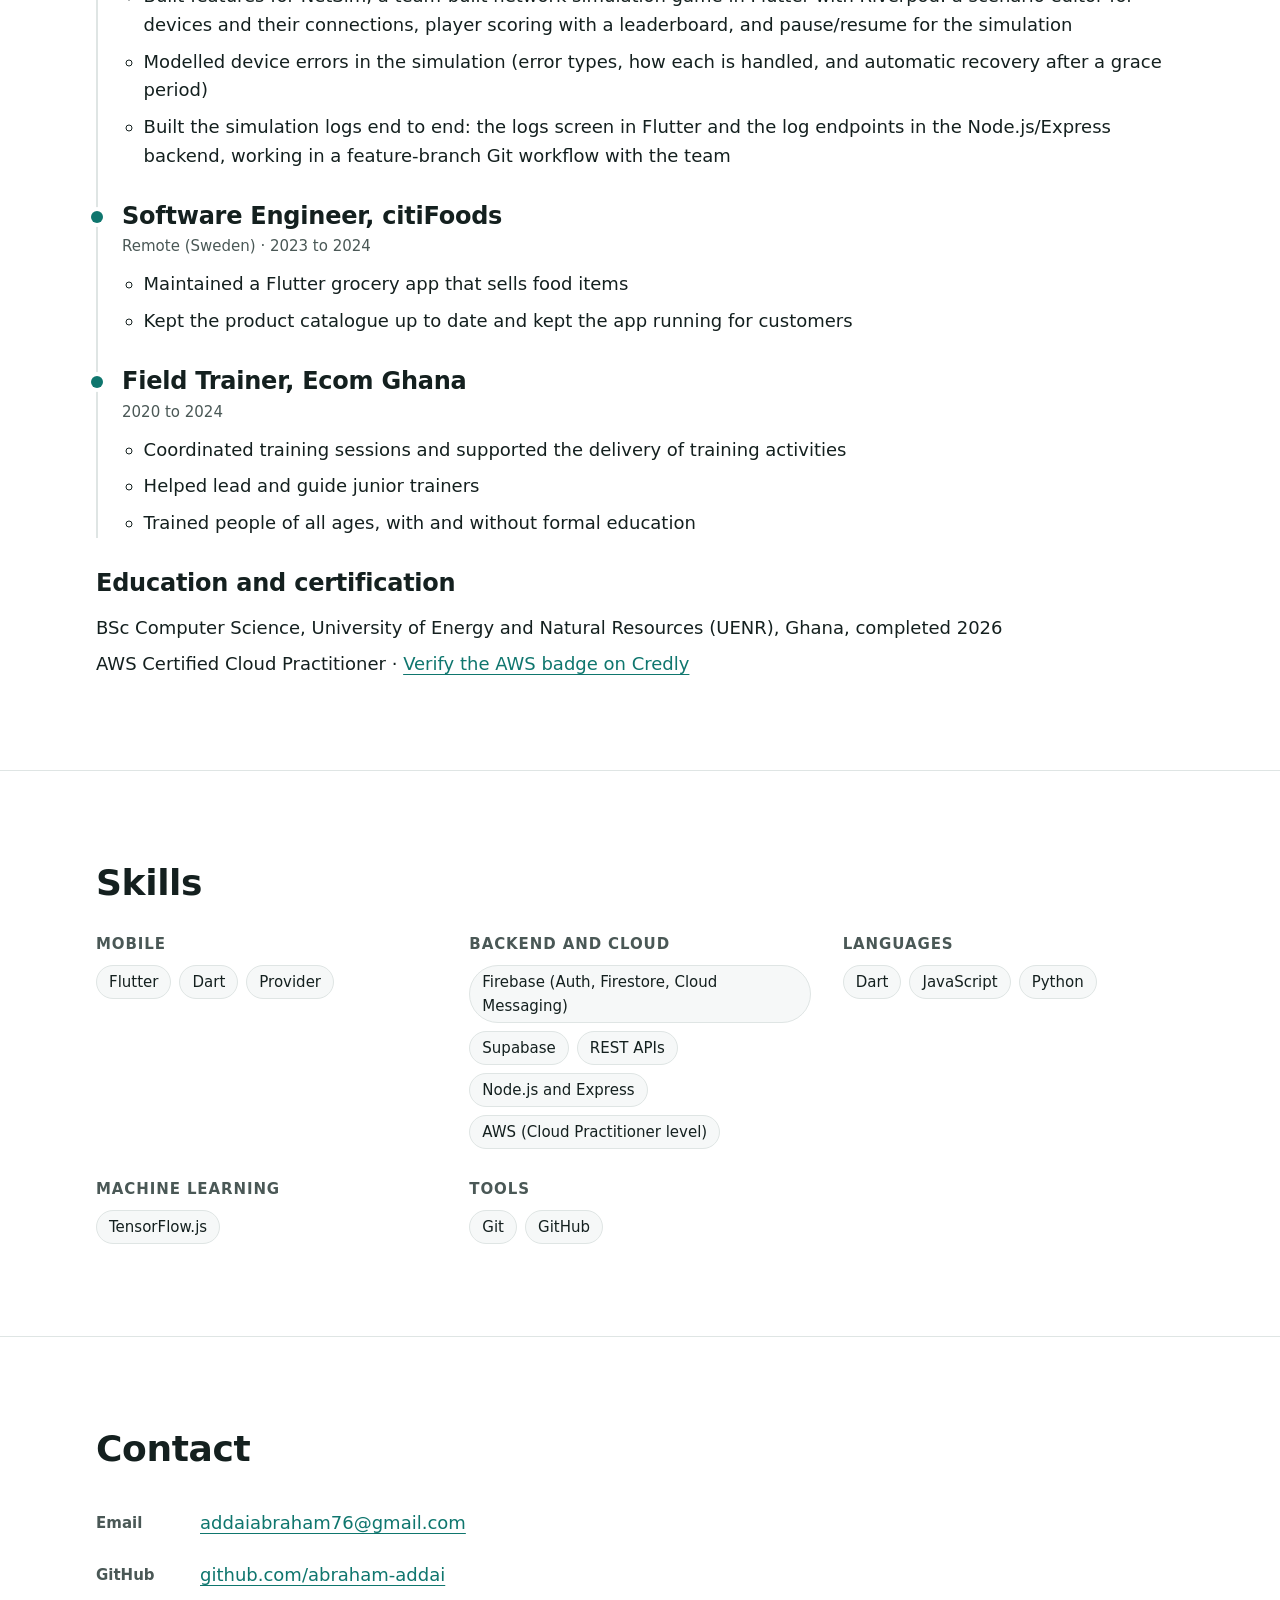
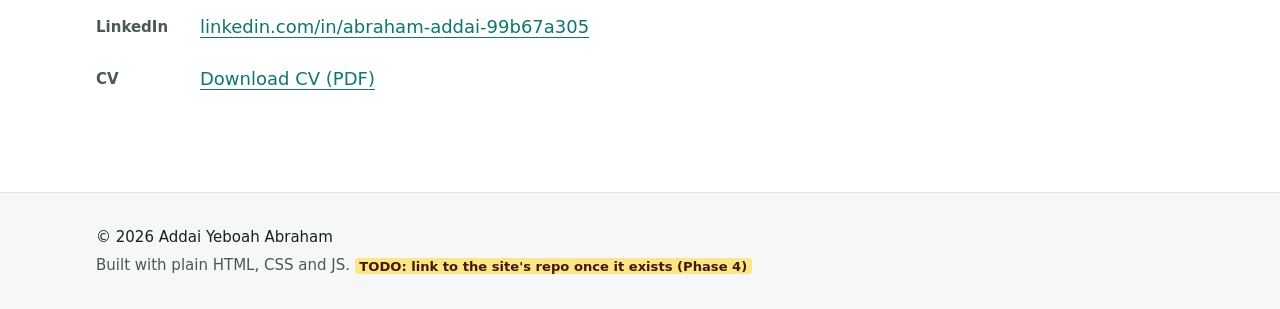
==== commit 11e6caea: "fix: remove confirmed CampusPrint and HostelHub TODO markers Co-Authored-By: Claude Opus 5.5 <norepl" ====
--- a/index.html
+++ b/index.html
@@ -275,11 +275,6 @@
                     assignment, refunds and PDF analysis
                   </li>
                 </ul>
-                <p>
-                  <mark class="todo"
-                    >TODO: confirm the CampusPrint bullets</mark
-                  >
-                </p>
                 <ul class="tags">
                   <li>Flutter Web</li>
                   <li>Dart</li>
@@ -338,9 +333,6 @@
                     Messaging)
                   </li>
                 </ul>
-                <p>
-                  <mark class="todo">TODO: confirm the HostelHub bullets</mark>
-                </p>
                 <ul class="tags">
                   <li>Flutter</li>
                   <li>Dart</li>
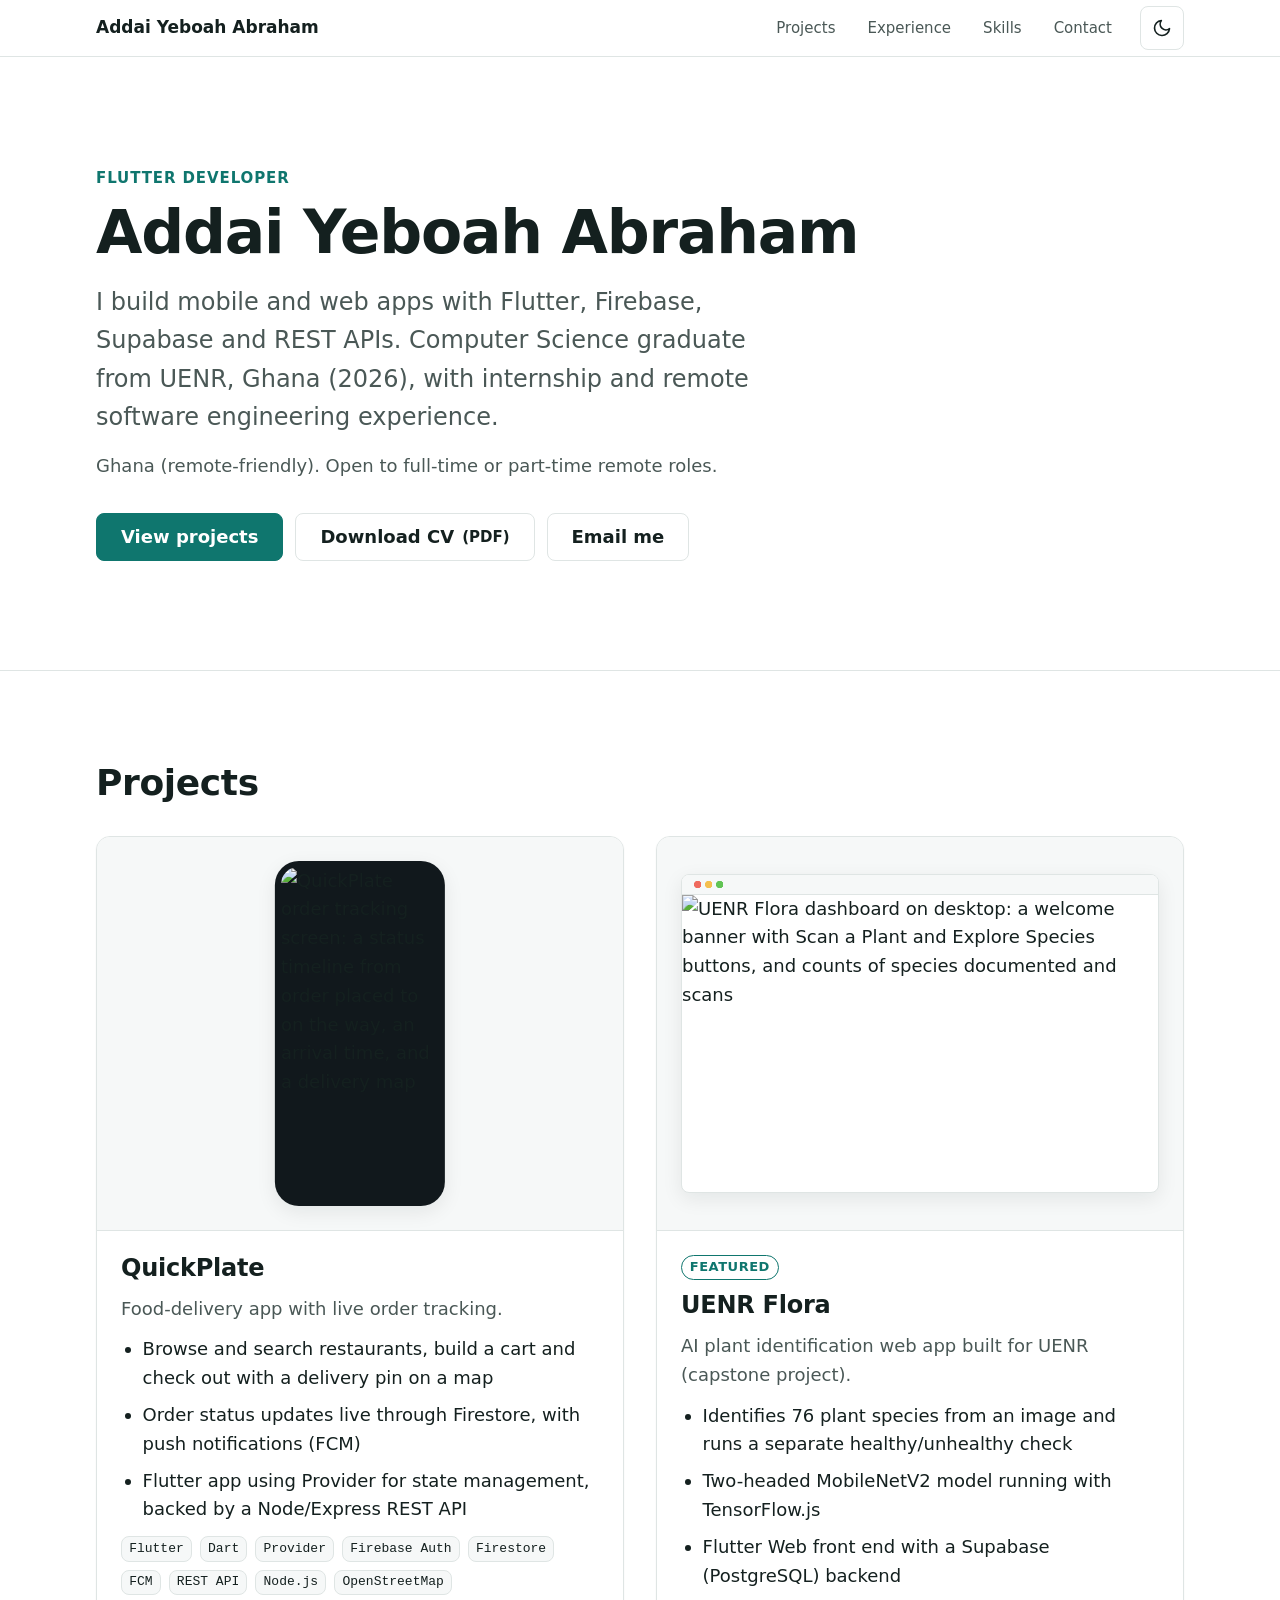
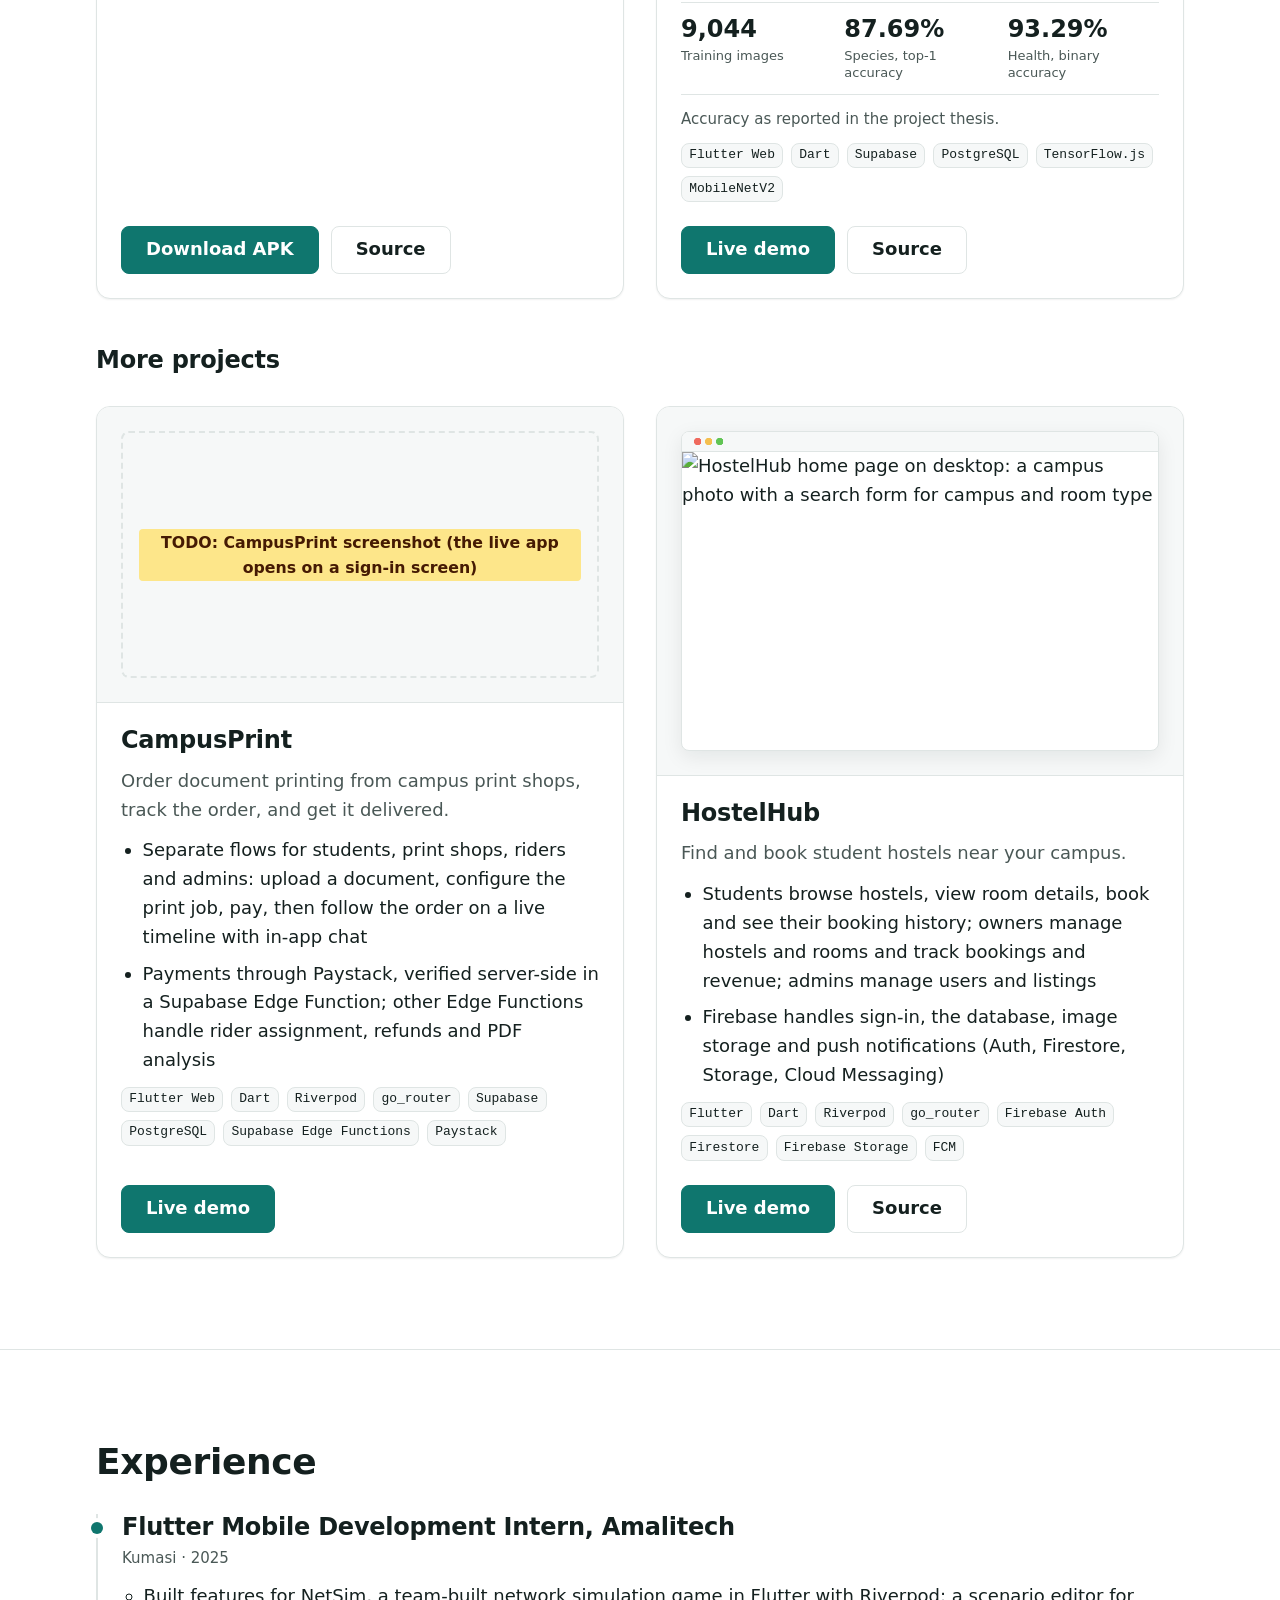
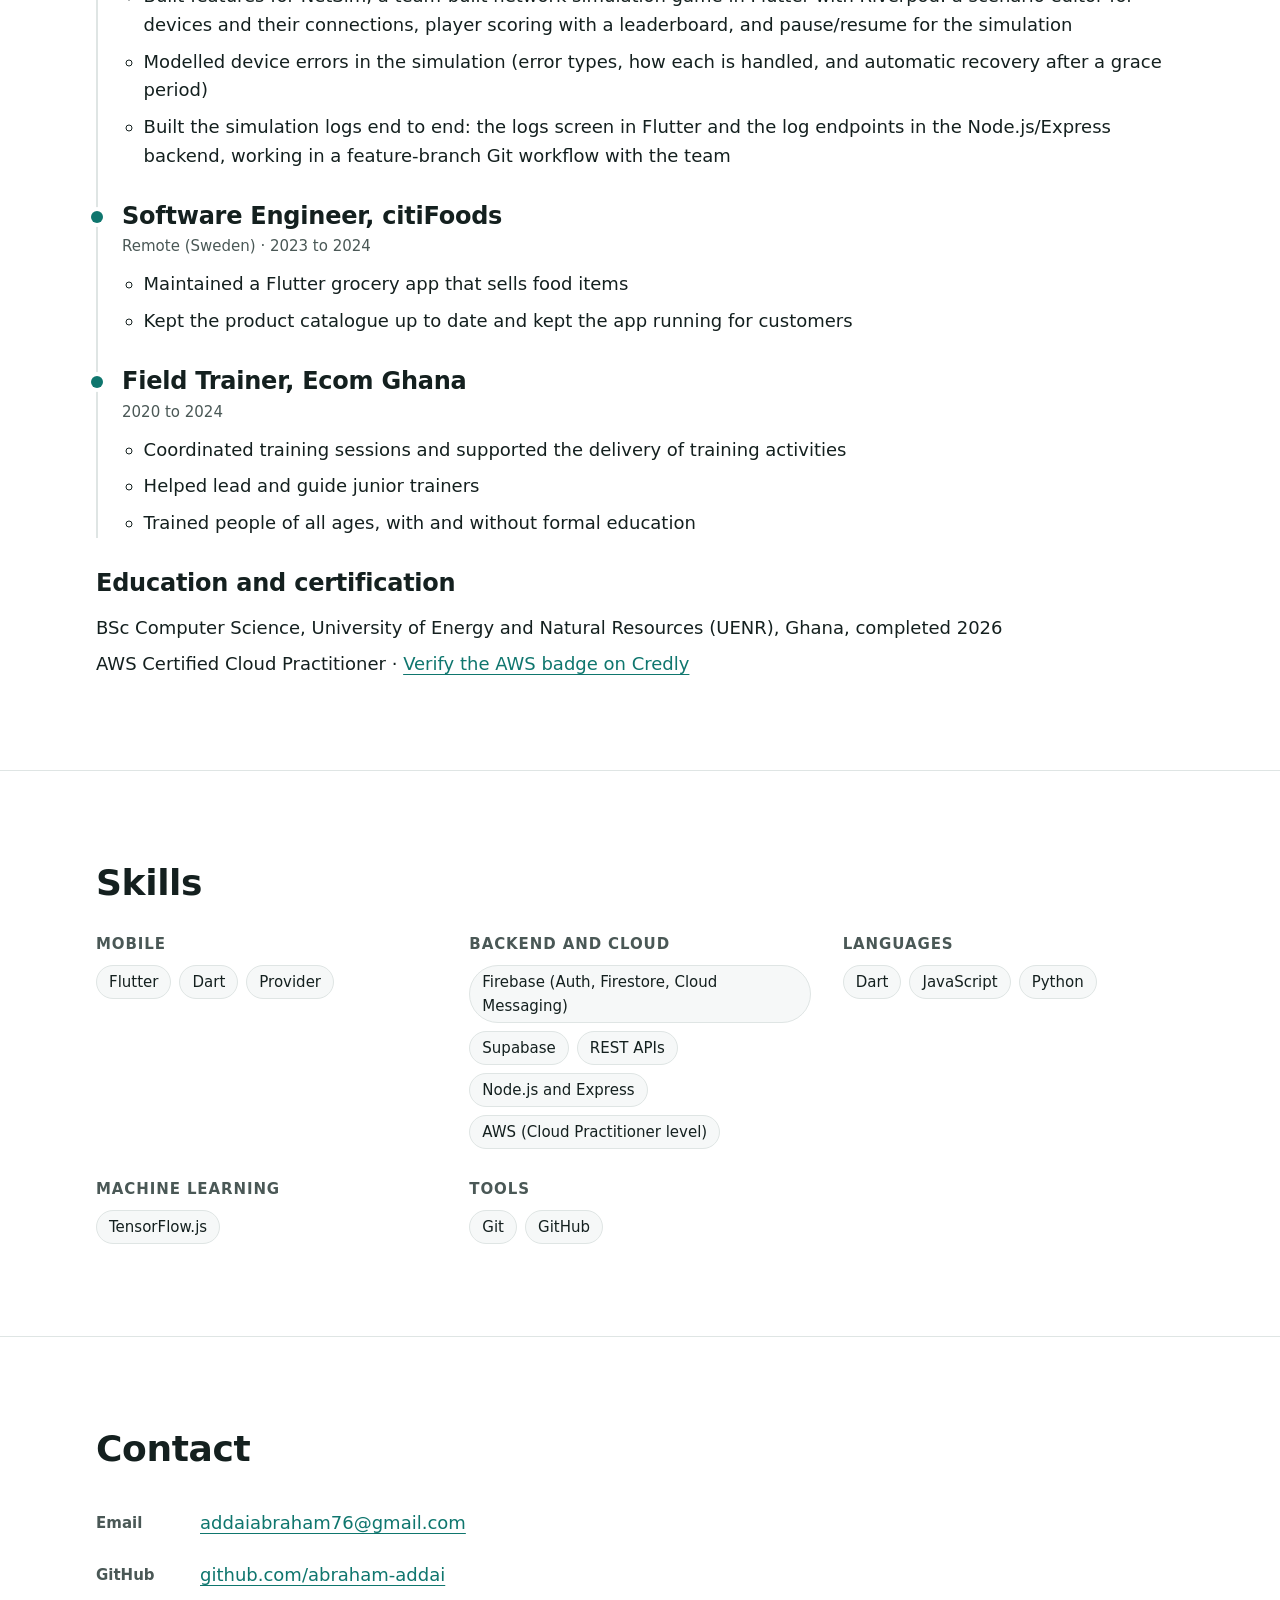
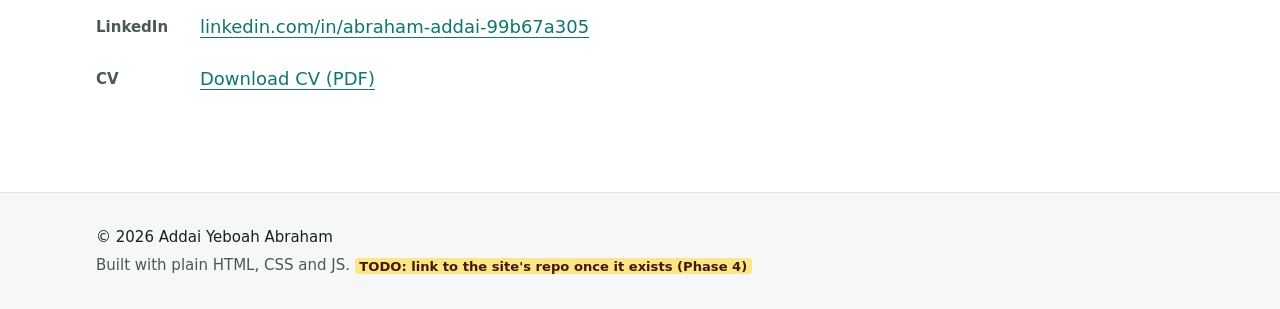
==== commit d670cb07: "feat: add meta, Open Graph, Twitter and JSON-LD Person tags Co-Authored-By: Claude Opus 5.5 <noreply" ====
--- a/index.html
+++ b/index.html
@@ -4,8 +4,77 @@
     <meta charset="utf-8" />
     <meta name="viewport" content="width=device-width, initial-scale=1" />
     <title>Addai Yeboah Abraham | Flutter Developer</title>
+    <meta
+      name="description"
+      content="Flutter developer in Ghana building mobile and web apps with Firebase, Supabase and REST APIs. Projects: QuickPlate, UENR Flora, CampusPrint, HostelHub."
+    />
+    <link rel="canonical" href="https://abraham-addai.github.io/" />
     <meta name="color-scheme" content="light dark" />
+    <meta
+      name="theme-color"
+      content="#ffffff"
+      media="(prefers-color-scheme: light)"
+    />
+    <meta
+      name="theme-color"
+      content="#0b1215"
+      media="(prefers-color-scheme: dark)"
+    />
     <link rel="icon" href="assets/favicon.svg" type="image/svg+xml" />
+
+    <meta property="og:type" content="profile" />
+    <meta property="og:site_name" content="Addai Yeboah Abraham" />
+    <meta
+      property="og:title"
+      content="Addai Yeboah Abraham | Flutter Developer"
+    />
+    <meta
+      property="og:description"
+      content="Flutter developer in Ghana building mobile and web apps with Firebase, Supabase and REST APIs. Projects: QuickPlate, UENR Flora, CampusPrint, HostelHub."
+    />
+    <meta property="og:url" content="https://abraham-addai.github.io/" />
+    <meta
+      property="og:image"
+      content="https://abraham-addai.github.io/assets/img/og-image.png"
+    />
+    <meta property="og:image:width" content="1200" />
+    <meta property="og:image:height" content="630" />
+    <meta
+      property="og:image:alt"
+      content="Addai Yeboah Abraham, Flutter Developer, with screenshots of QuickPlate and UENR Flora"
+    />
+    <meta name="twitter:card" content="summary_large_image" />
+    <meta
+      name="twitter:title"
+      content="Addai Yeboah Abraham | Flutter Developer"
+    />
+    <meta
+      name="twitter:description"
+      content="Flutter developer in Ghana building mobile and web apps with Firebase, Supabase and REST APIs."
+    />
+    <meta
+      name="twitter:image"
+      content="https://abraham-addai.github.io/assets/img/og-image.png"
+    />
+    <meta
+      name="twitter:image:alt"
+      content="Addai Yeboah Abraham, Flutter Developer, with screenshots of QuickPlate and UENR Flora"
+    />
+
+    <script type="application/ld+json">
+      {
+        "@context": "https://schema.org",
+        "@type": "Person",
+        "name": "Addai Yeboah Abraham",
+        "jobTitle": "Flutter Developer",
+        "url": "https://abraham-addai.github.io/",
+        "email": "mailto:addaiabraham76@gmail.com",
+        "sameAs": [
+          "https://github.com/abraham-addai",
+          "https://www.linkedin.com/in/abraham-addai-99b67a305"
+        ]
+      }
+    </script>
     <script>
       document.documentElement.classList.add("js");
       try {
@@ -96,6 +165,11 @@
                 <div class="frame-phone">
                   <img
                     src="assets/img/quickplate-tracking.webp"
+                    srcset="
+                      assets/img/quickplate-tracking-360.webp 360w,
+                      assets/img/quickplate-tracking.webp     540w
+                    "
+                    sizes="230px"
                     width="540"
                     height="1138"
                     loading="lazy"
@@ -165,6 +239,11 @@
                 <div class="frame-browser">
                   <img
                     src="assets/img/uenr-flora-desktop.webp"
+                    srcset="
+                      assets/img/uenr-flora-desktop-600.webp  600w,
+                      assets/img/uenr-flora-desktop.webp     1200w
+                    "
+                    sizes="(min-width: 60rem) 520px, calc(100vw - 6rem)"
                     width="1200"
                     height="750"
                     loading="lazy"
@@ -309,6 +388,11 @@
                 <div class="frame-browser">
                   <img
                     src="assets/img/hostelhub-desktop.webp"
+                    srcset="
+                      assets/img/hostelhub-desktop-600.webp  600w,
+                      assets/img/hostelhub-desktop.webp     1200w
+                    "
+                    sizes="(min-width: 48rem) 520px, calc(100vw - 6rem)"
                     width="1200"
                     height="750"
                     loading="lazy"
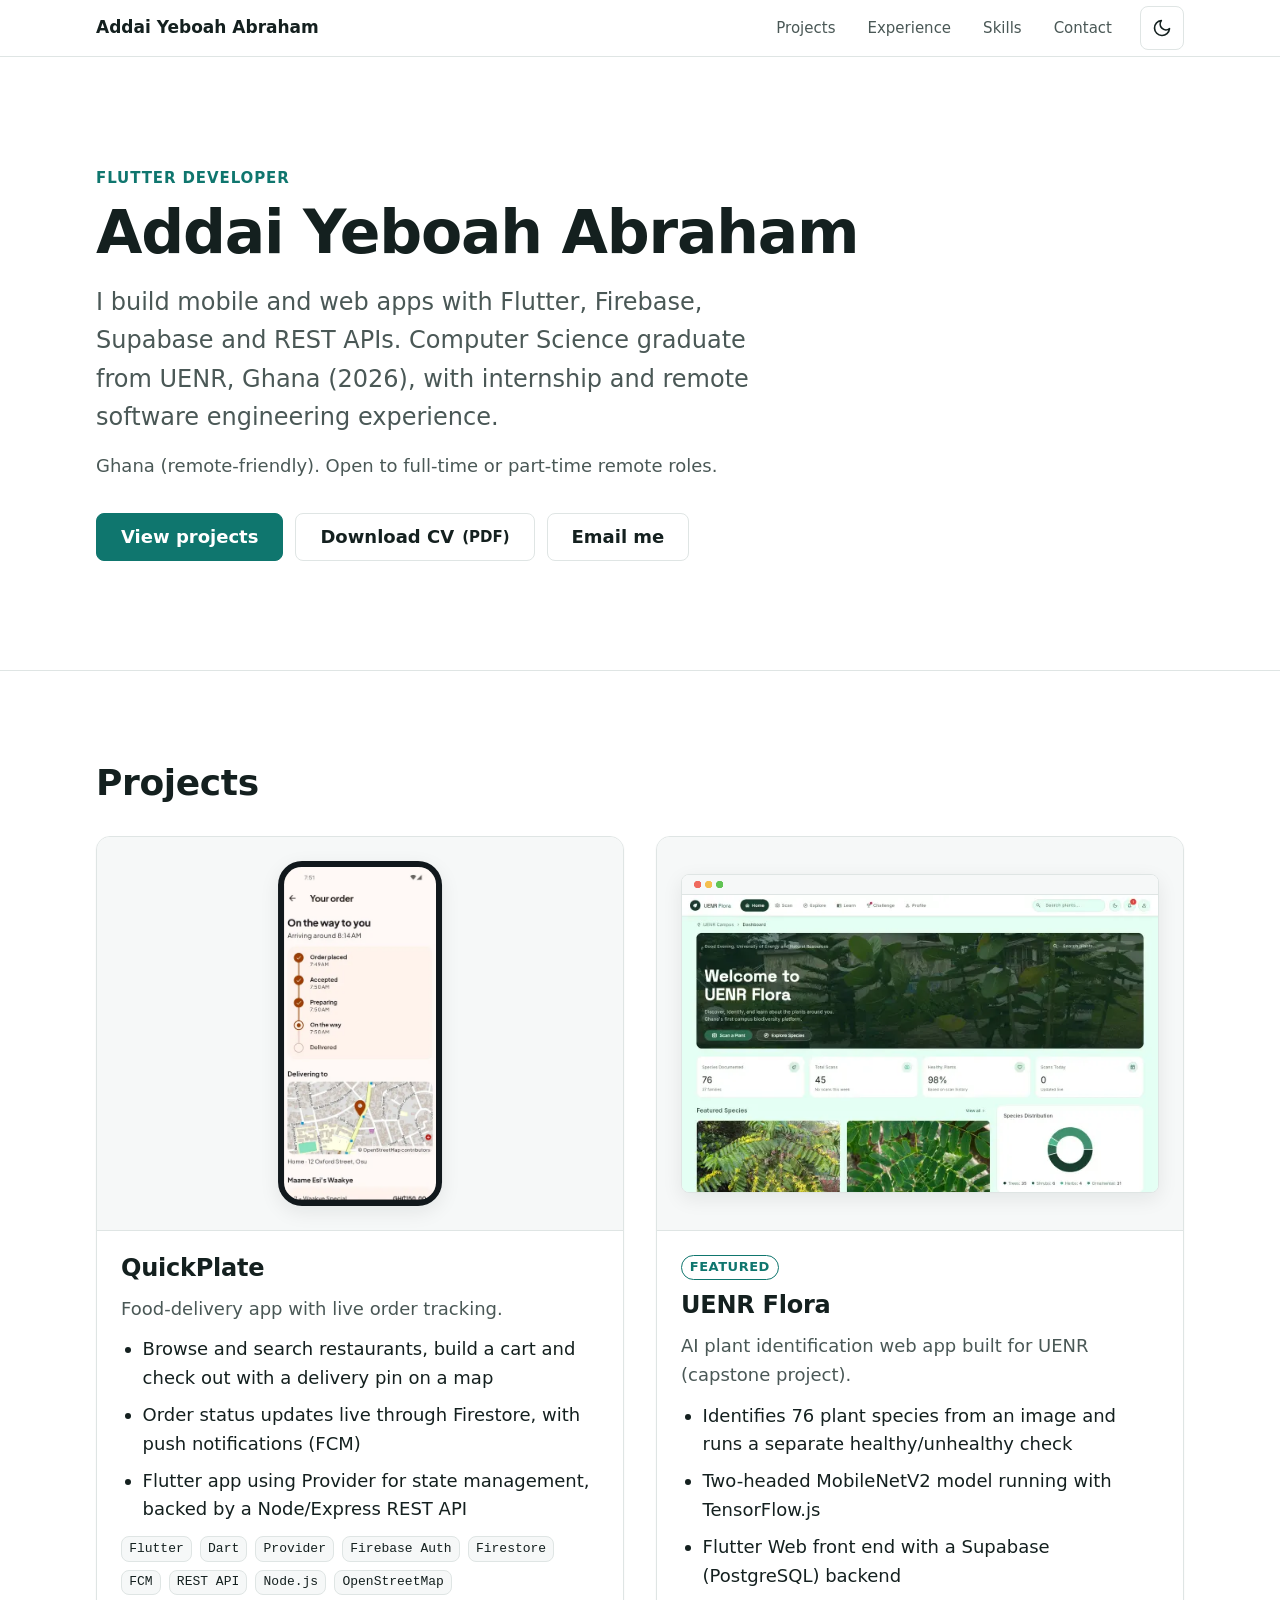
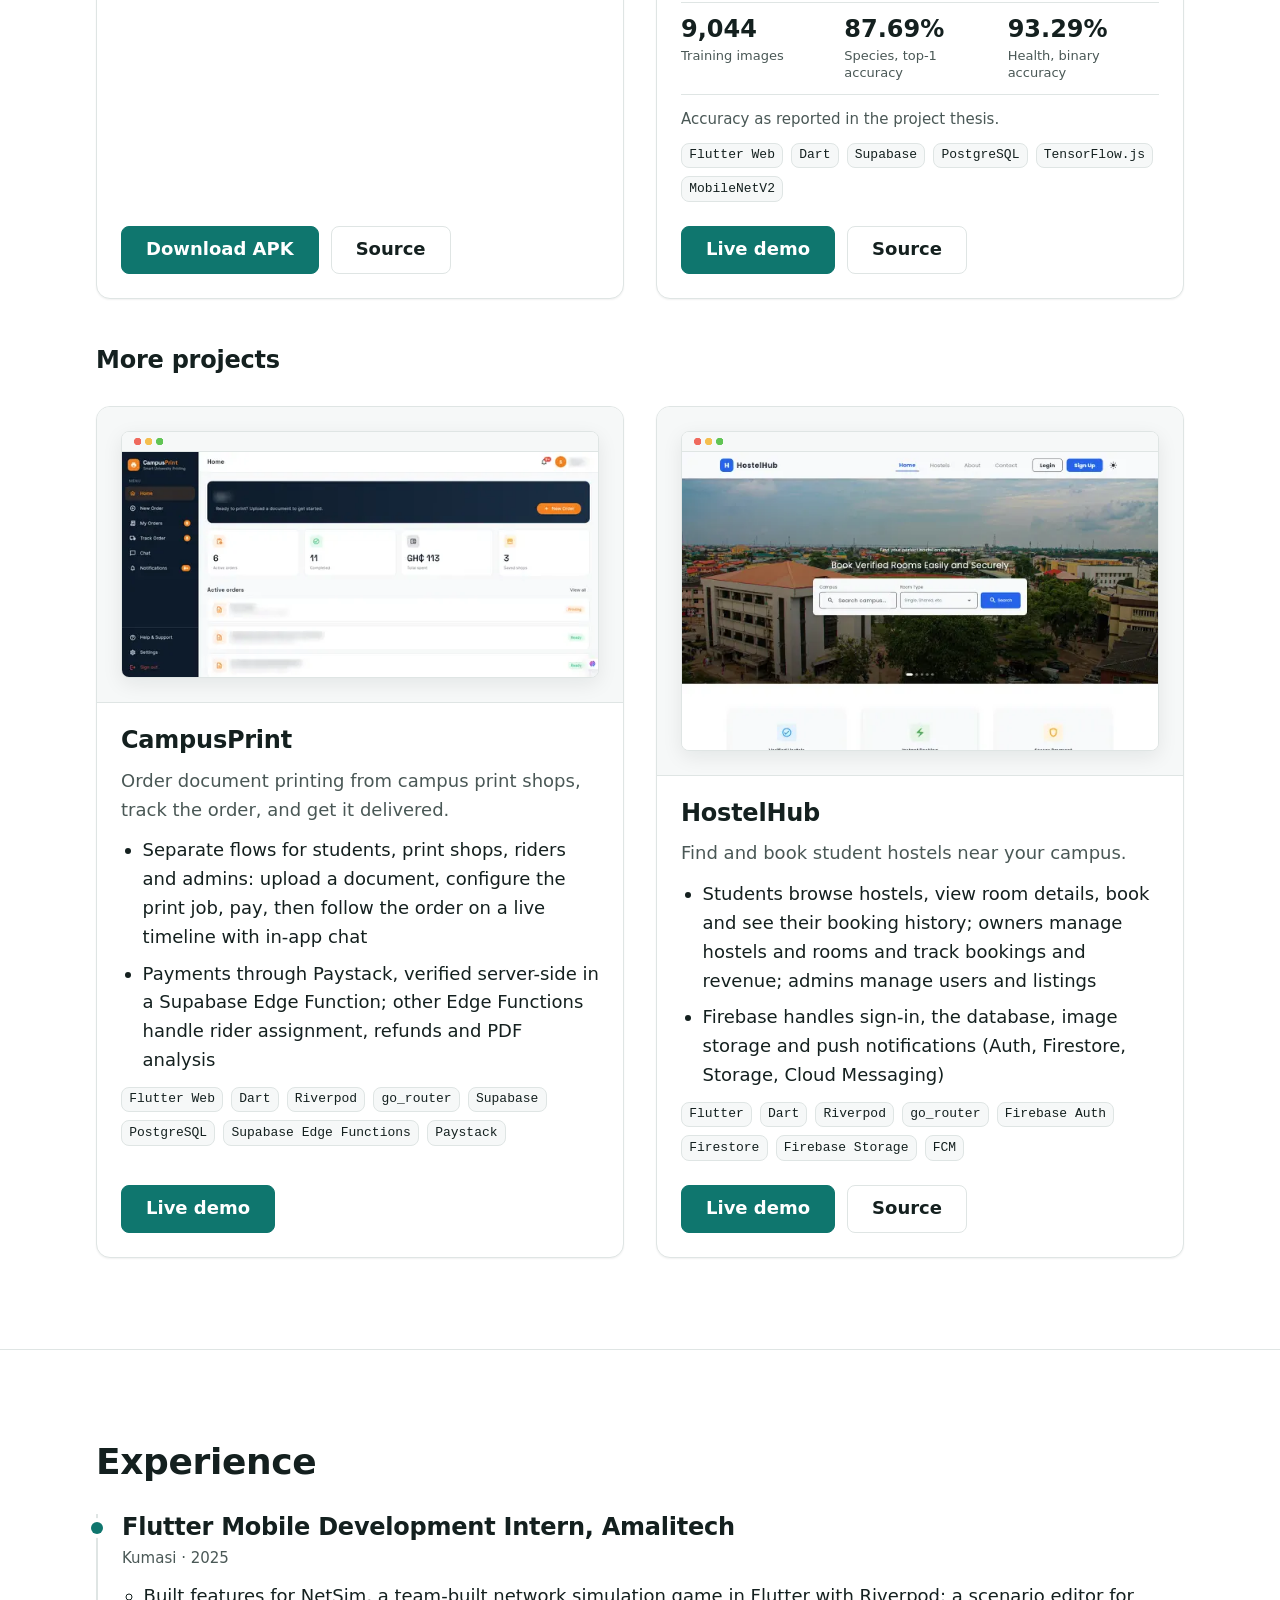
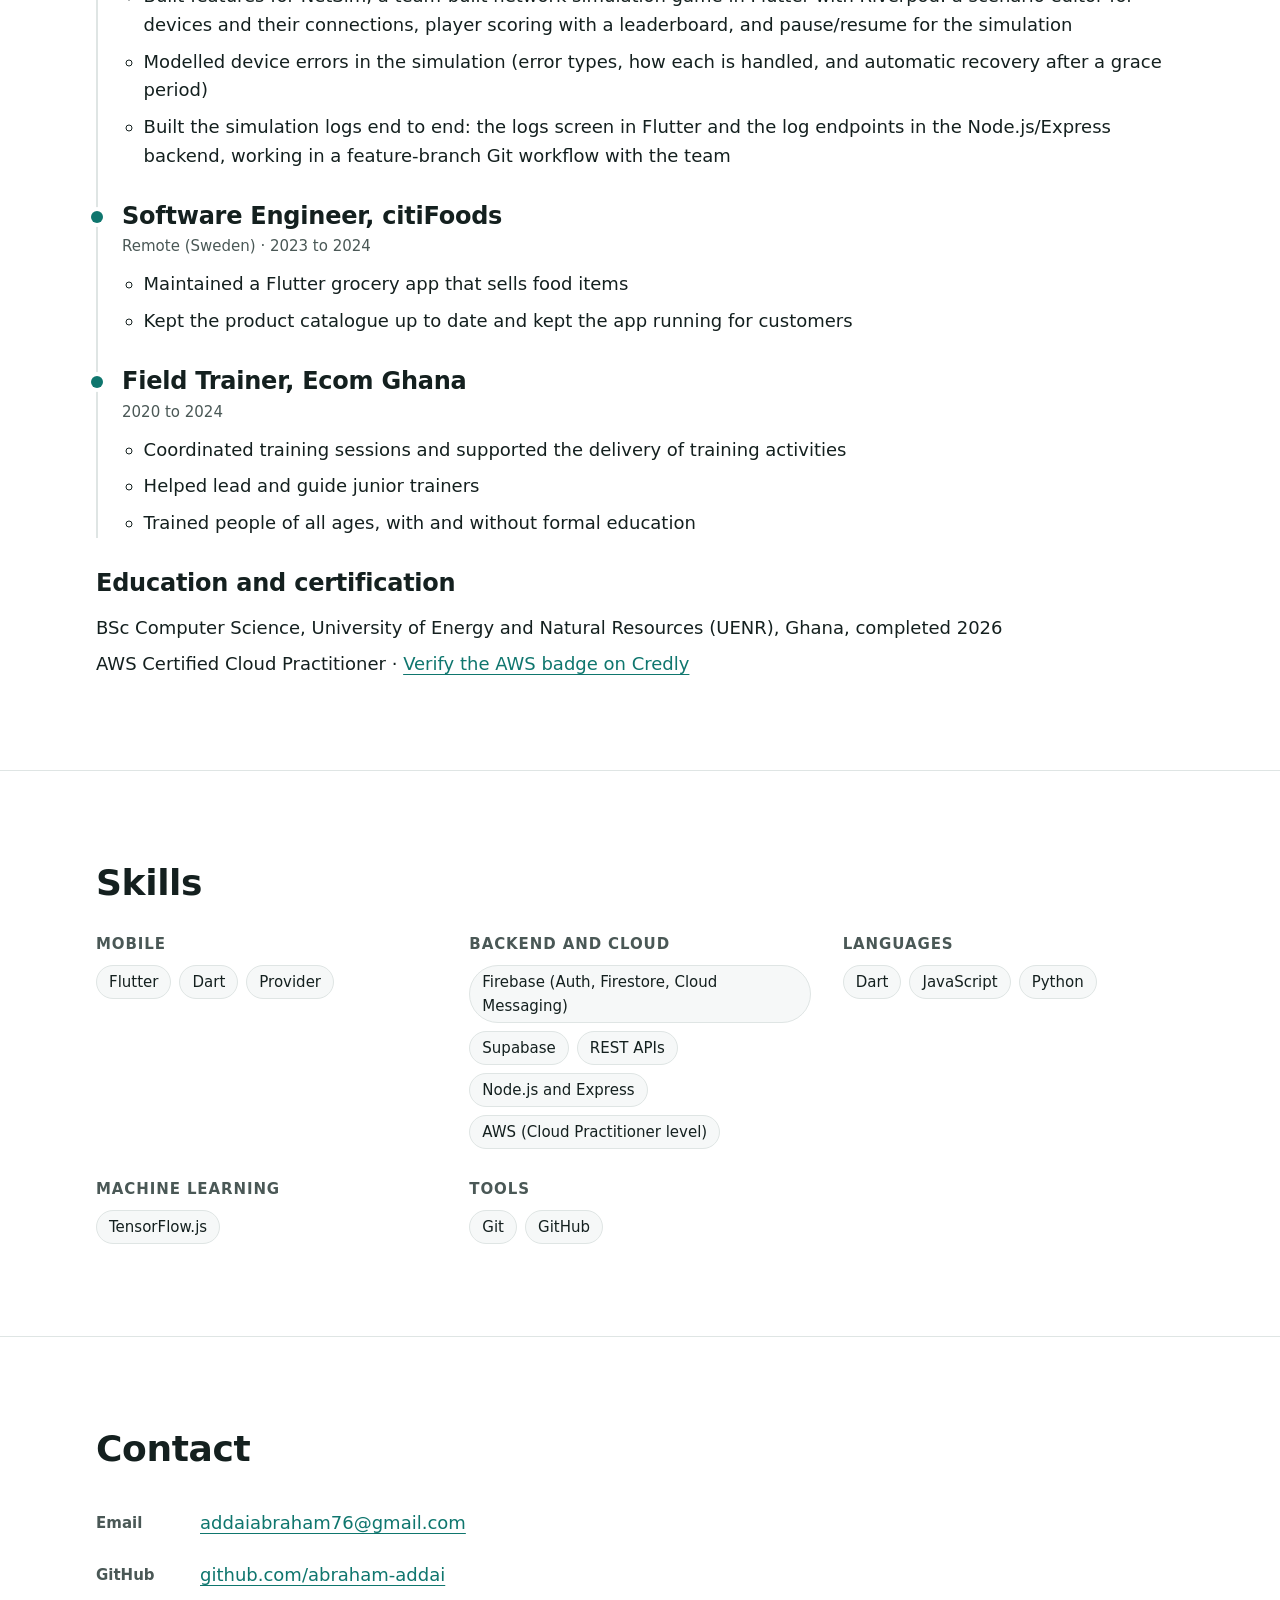
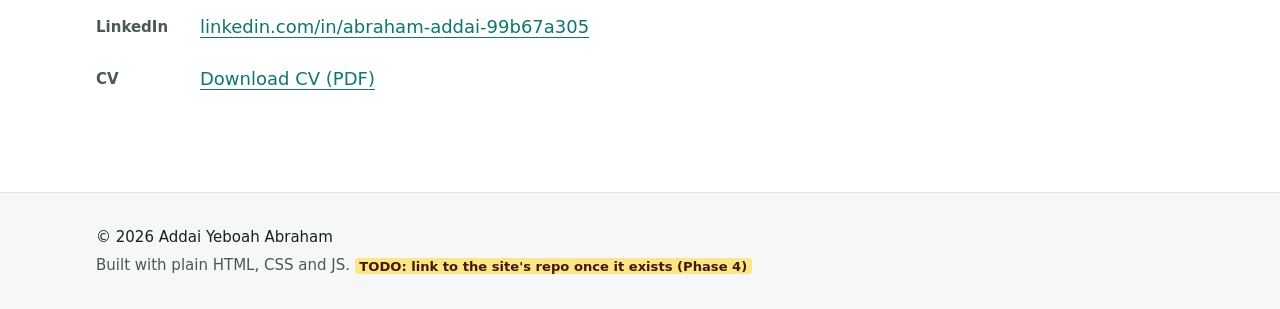
==== commit f4fe7ce6: "feat: add CampusPrint screenshot with personal details blurred Co-Authored-By: Claude Opus 5.5 <nore" ====
--- a/index.html
+++ b/index.html
@@ -329,11 +329,19 @@
               aria-labelledby="p-campusprint"
             >
               <div class="project__media">
-                <div class="frame-placeholder">
-                  <mark class="todo"
-                    >TODO: CampusPrint screenshot (the live app opens on a
-                    sign-in screen)</mark
-                  >
+                <div class="frame-browser frame-browser--wide">
+                  <img
+                    src="assets/img/campusprint-desktop.webp"
+                    srcset="
+                      assets/img/campusprint-desktop-600.webp  600w,
+                      assets/img/campusprint-desktop.webp     1200w
+                    "
+                    sizes="(min-width: 48rem) 520px, calc(100vw - 6rem)"
+                    width="1200"
+                    height="567"
+                    loading="lazy"
+                    alt="CampusPrint student dashboard on desktop: a sidebar menu, counts of active orders, completed orders, total spent and saved shops, and a list of active print orders with their status"
+                  />
                 </div>
               </div>
               <div class="project__body">
--- a/css/styles.css
+++ b/css/styles.css
@@ -722,6 +722,10 @@
   object-position: top;
 }
 
+.frame-browser--wide img {
+  aspect-ratio: 1200 / 567;
+}
+
 .frame-placeholder {
   display: grid;
   place-items: center;
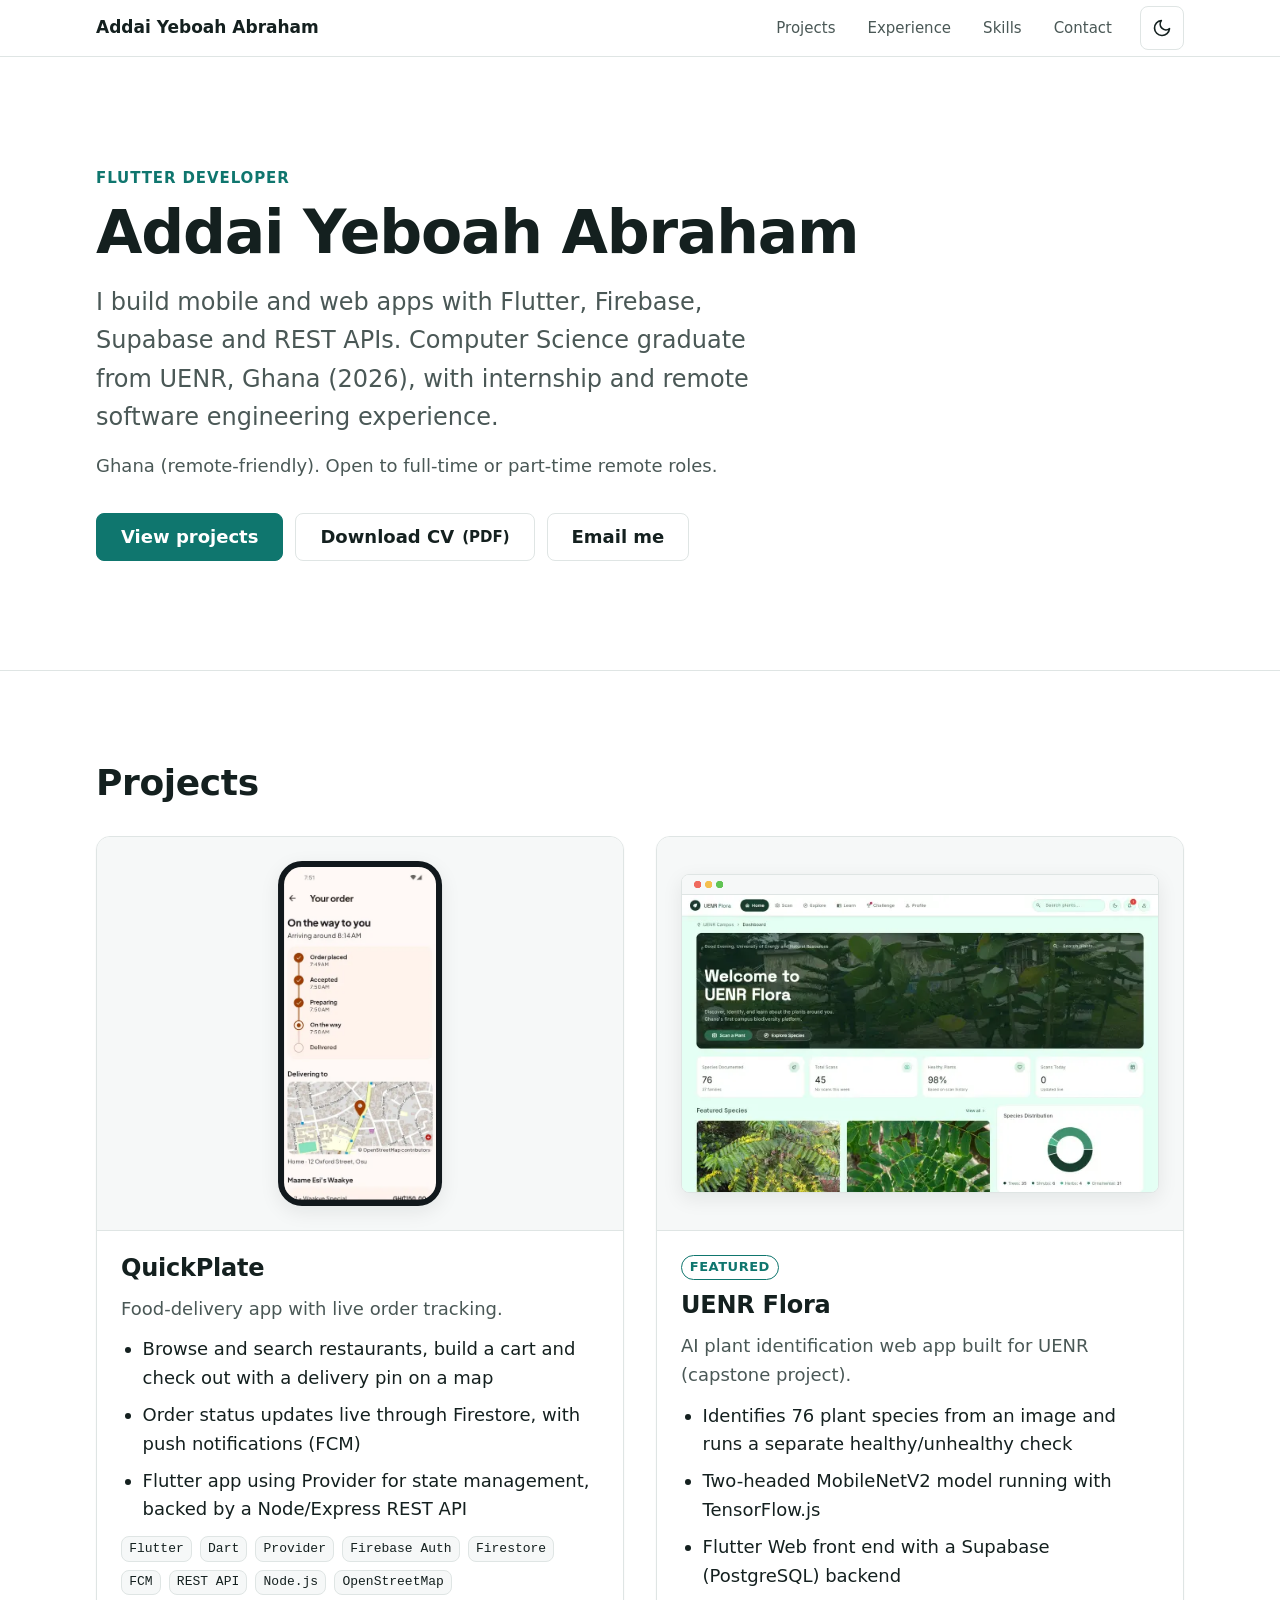
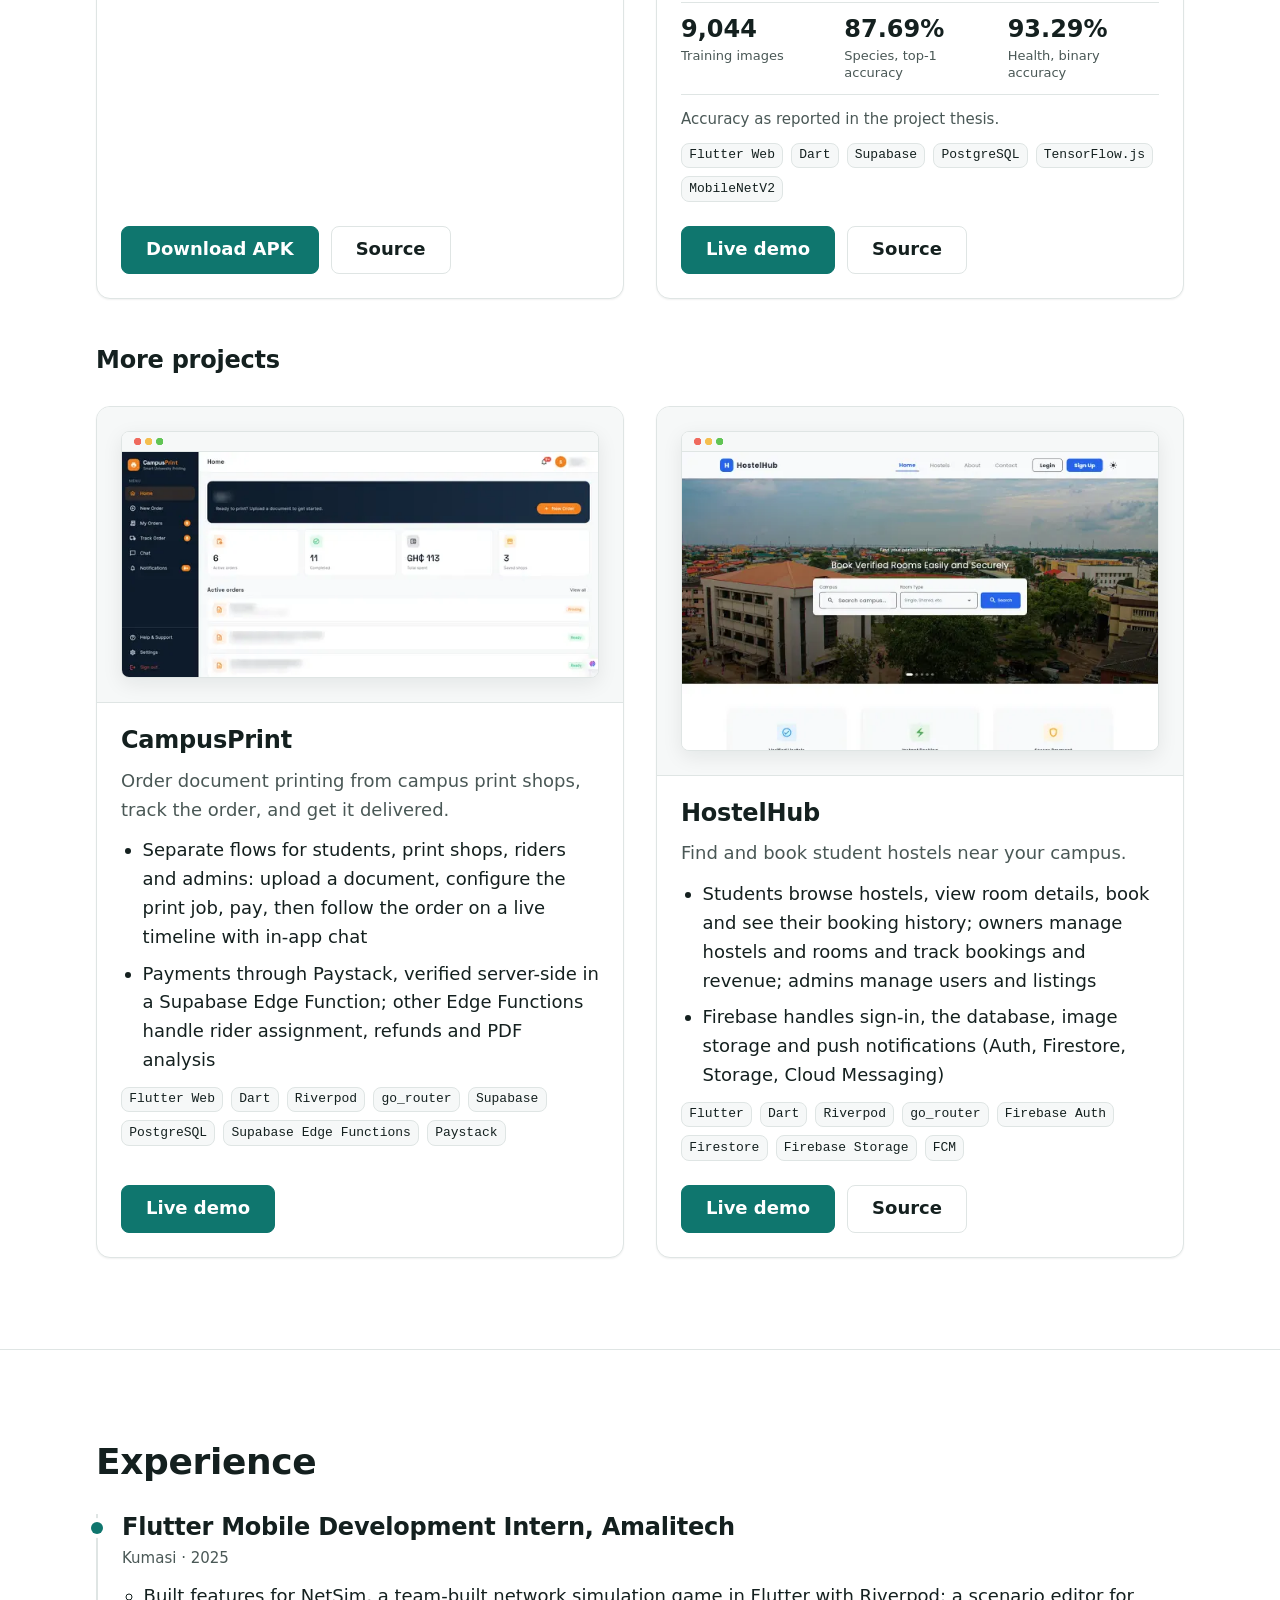
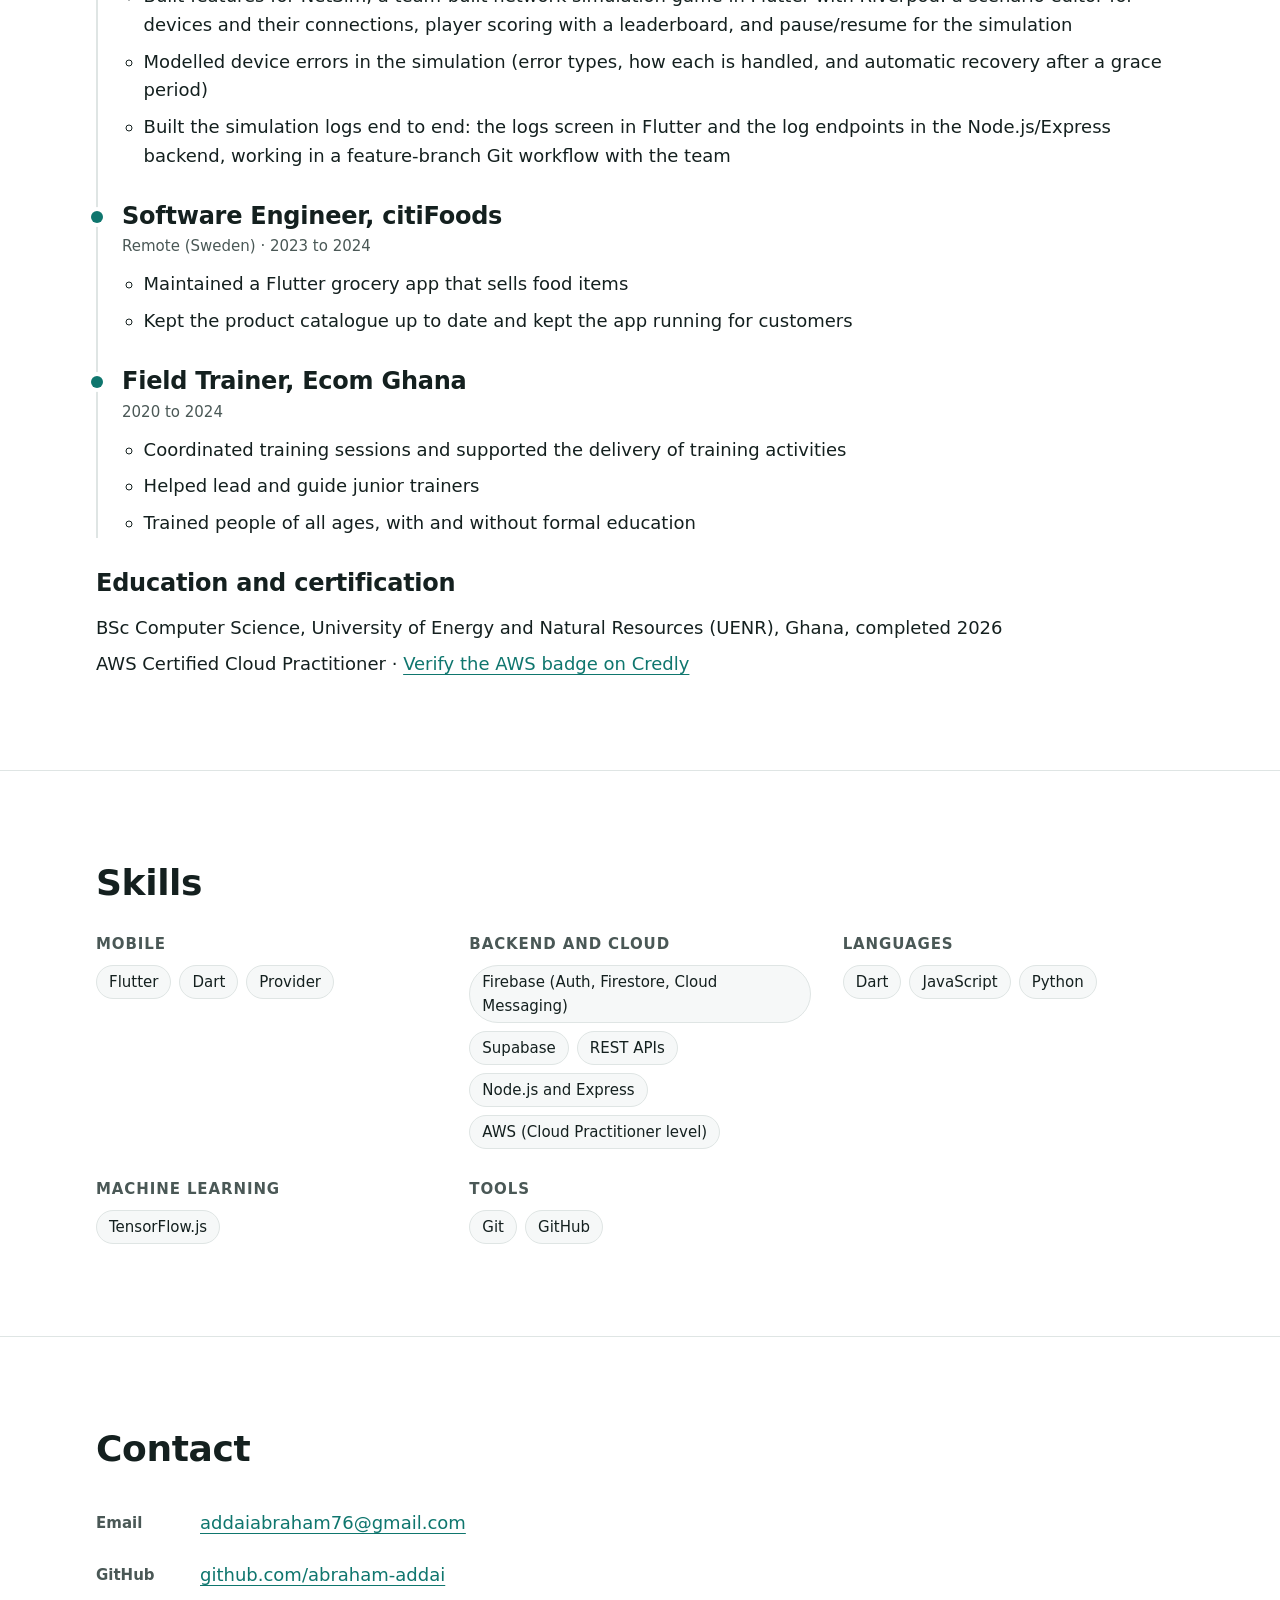
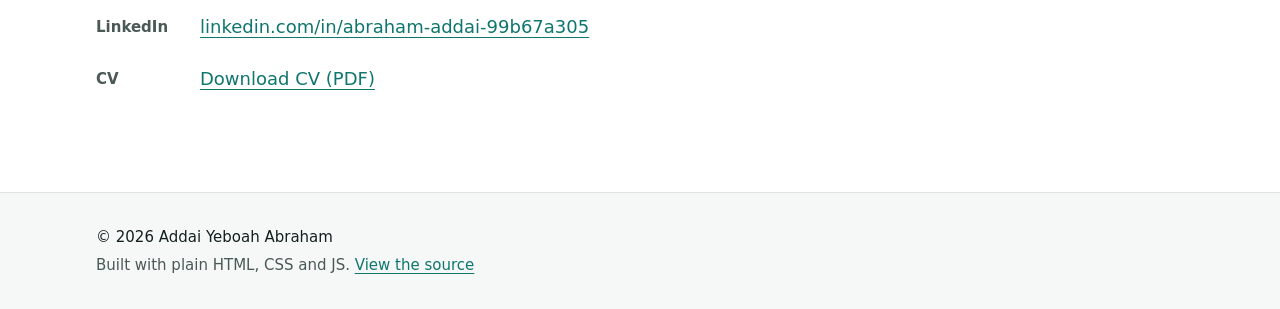
==== commit 25f5c420: "feat: link footer to the site's repo Co-Authored-By: Claude Opus 5.5 <noreply@anthropic.com>" ====
--- a/index.html
+++ b/index.html
@@ -644,8 +644,13 @@
         <p>© 2026 Addai Yeboah Abraham</p>
         <p class="muted">
           Built with plain HTML, CSS and JS.
-          <mark class="todo"
-            >TODO: link to the site's repo once it exists (Phase 4)</mark
+          <a
+            href="https://github.com/abraham-addai/abraham-addai.github.io"
+            target="_blank"
+            rel="noopener"
+            >View the source<span class="visually-hidden">
+              of this site on GitHub (opens in a new tab)</span
+            ></a
           >
         </p>
       </div>
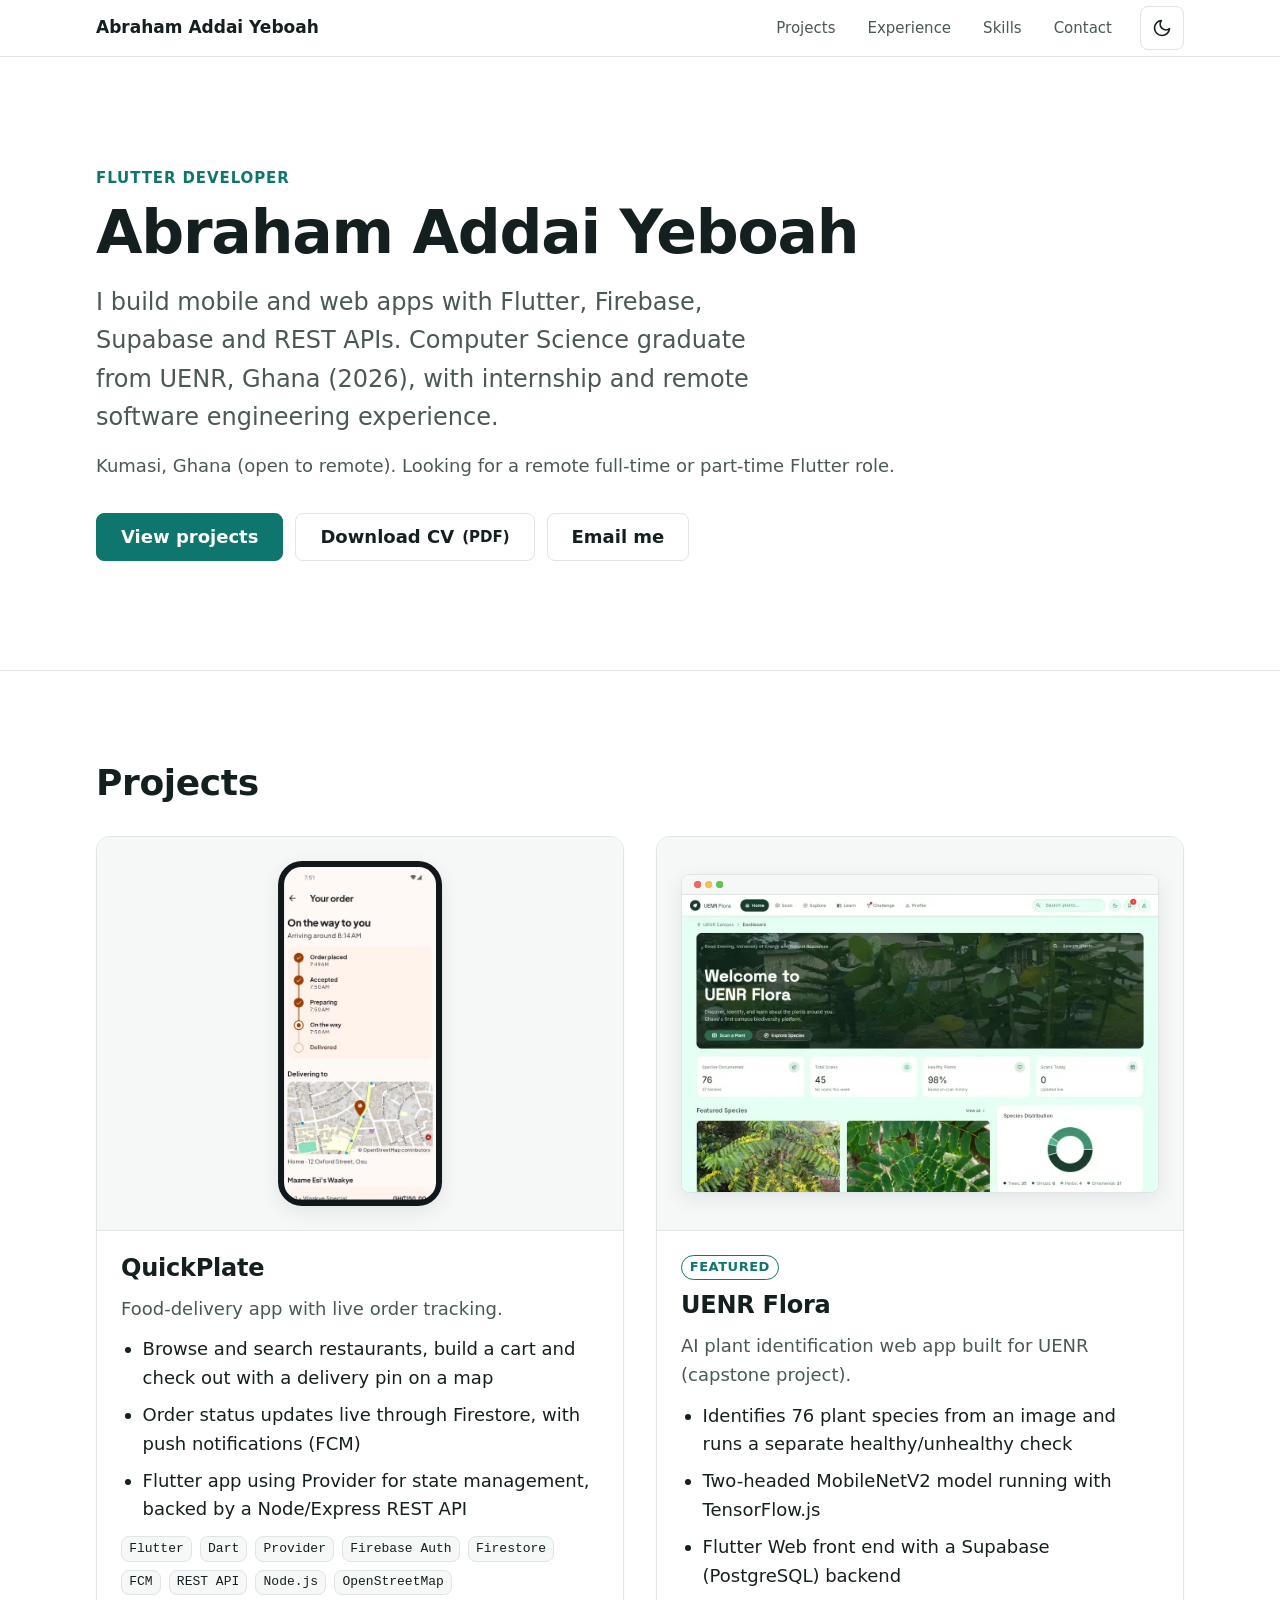
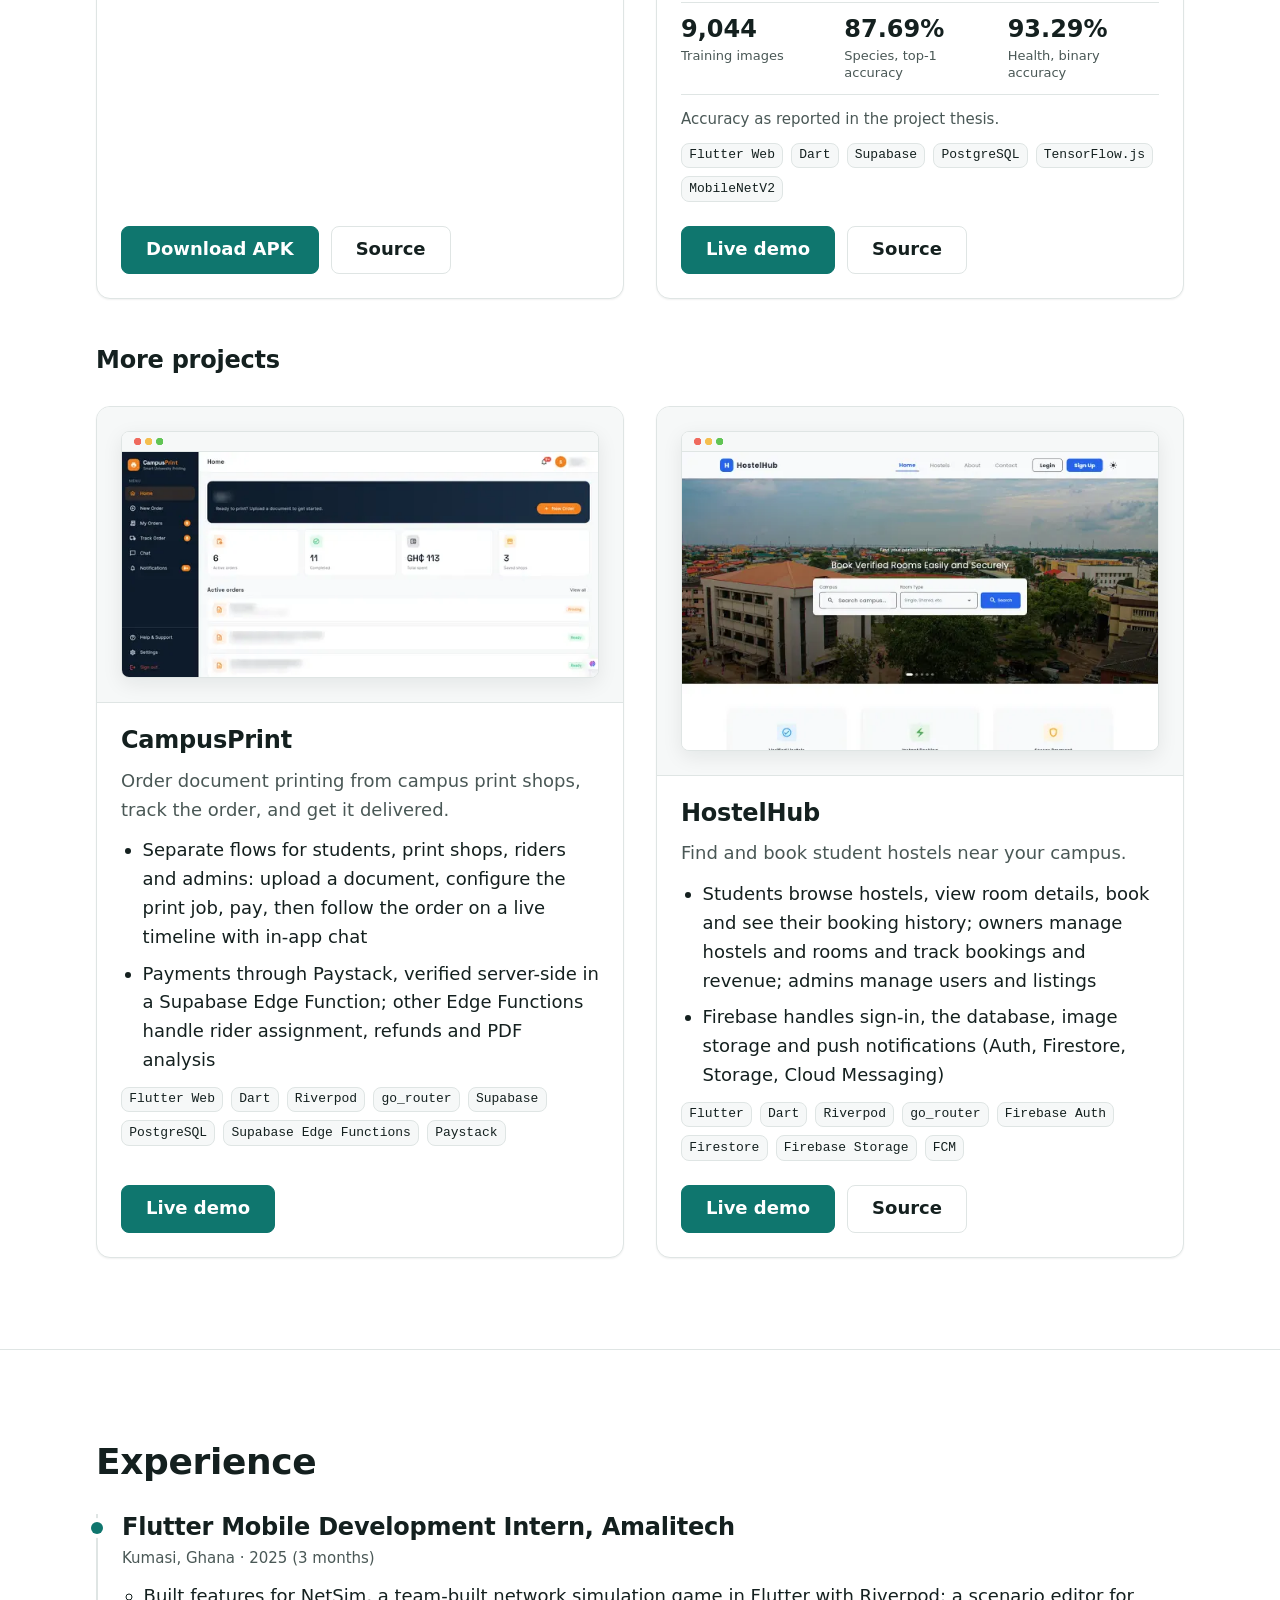
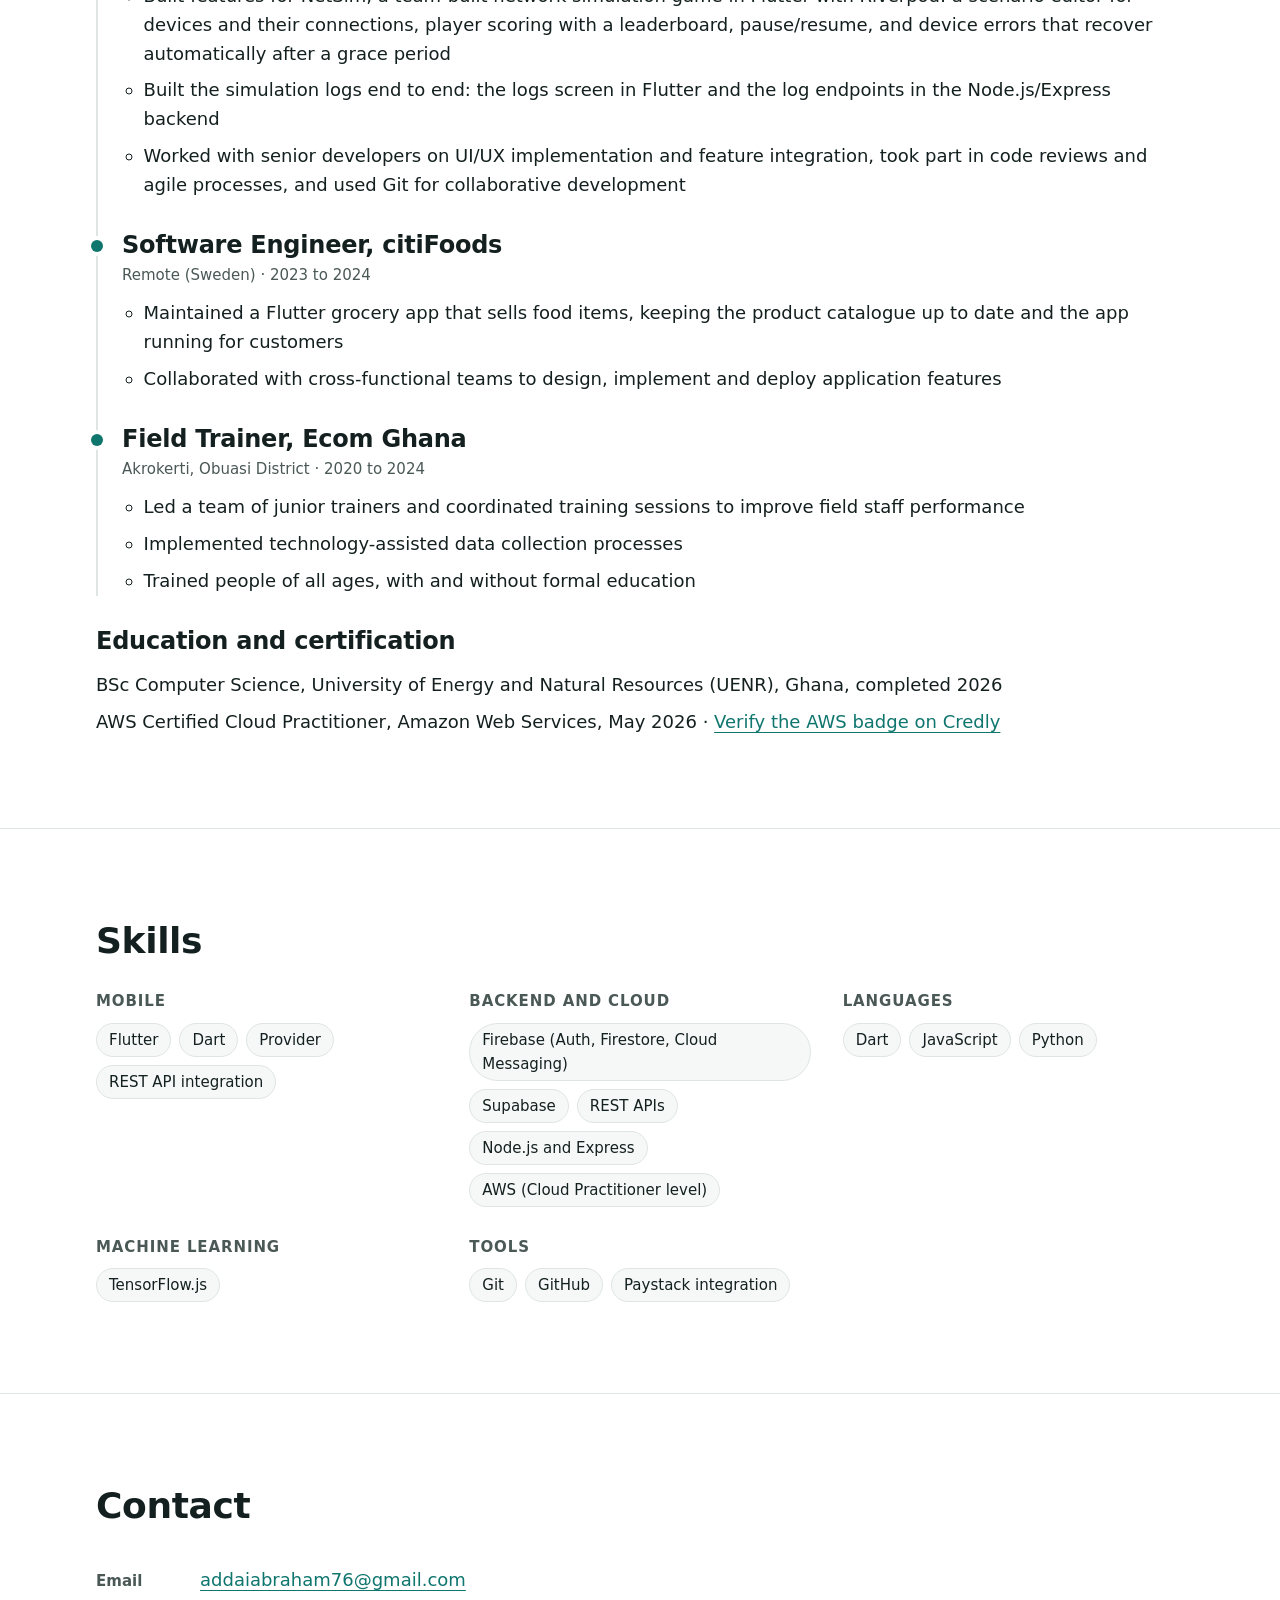
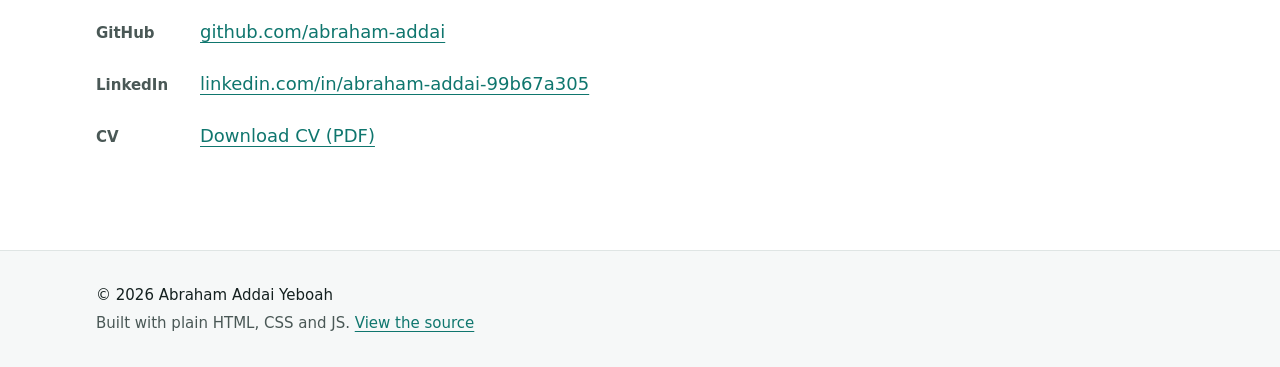
==== commit 998d6f2f: "Merge branch 'feat/cv-sync' Co-Authored-By: Claude Opus 5.5 <noreply@anthropic.com>" ====
--- a/index.html
+++ b/index.html
@@ -3,7 +3,7 @@
   <head>
     <meta charset="utf-8" />
     <meta name="viewport" content="width=device-width, initial-scale=1" />
-    <title>Addai Yeboah Abraham | Flutter Developer</title>
+    <title>Abraham Addai Yeboah | Flutter Developer</title>
     <meta
       name="description"
       content="Flutter developer in Ghana building mobile and web apps with Firebase, Supabase and REST APIs. Projects: QuickPlate, UENR Flora, CampusPrint, HostelHub."
@@ -23,10 +23,10 @@
     <link rel="icon" href="assets/favicon.svg" type="image/svg+xml" />
 
     <meta property="og:type" content="profile" />
-    <meta property="og:site_name" content="Addai Yeboah Abraham" />
+    <meta property="og:site_name" content="Abraham Addai Yeboah" />
     <meta
       property="og:title"
-      content="Addai Yeboah Abraham | Flutter Developer"
+      content="Abraham Addai Yeboah | Flutter Developer"
     />
     <meta
       property="og:description"
@@ -41,12 +41,12 @@
     <meta property="og:image:height" content="630" />
     <meta
       property="og:image:alt"
-      content="Addai Yeboah Abraham, Flutter Developer, with screenshots of QuickPlate and UENR Flora"
+      content="Abraham Addai Yeboah, Flutter Developer, with screenshots of QuickPlate and UENR Flora"
     />
     <meta name="twitter:card" content="summary_large_image" />
     <meta
       name="twitter:title"
-      content="Addai Yeboah Abraham | Flutter Developer"
+      content="Abraham Addai Yeboah | Flutter Developer"
     />
     <meta
       name="twitter:description"
@@ -58,14 +58,14 @@
     />
     <meta
       name="twitter:image:alt"
-      content="Addai Yeboah Abraham, Flutter Developer, with screenshots of QuickPlate and UENR Flora"
+      content="Abraham Addai Yeboah, Flutter Developer, with screenshots of QuickPlate and UENR Flora"
     />
 
     <script type="application/ld+json">
       {
         "@context": "https://schema.org",
         "@type": "Person",
-        "name": "Addai Yeboah Abraham",
+        "name": "Abraham Addai Yeboah",
         "jobTitle": "Flutter Developer",
         "url": "https://abraham-addai.github.io/",
         "email": "mailto:addaiabraham76@gmail.com",
@@ -92,7 +92,7 @@
 
     <header class="site-header">
       <div class="container site-header__inner">
-        <a class="logo" href="#top">Addai Yeboah Abraham</a>
+        <a class="logo" href="#top">Abraham Addai Yeboah</a>
         <button
           class="theme-toggle"
           type="button"
@@ -135,19 +135,22 @@
       <section id="top" class="section hero" aria-labelledby="hero-title">
         <div class="container stack">
           <p class="eyebrow">Flutter Developer</p>
-          <h1 id="hero-title">Addai Yeboah Abraham</h1>
+          <h1 id="hero-title">Abraham Addai Yeboah</h1>
           <p class="lead hero__pitch">
             I build mobile and web apps with Flutter, Firebase, Supabase and
             REST APIs. Computer Science graduate from UENR, Ghana (2026), with
             internship and remote software engineering experience.
           </p>
           <p class="hero__meta">
-            Ghana (remote-friendly). Open to full-time or part-time remote
-            roles.
+            Kumasi, Ghana (open to remote). Looking for a remote full-time or
+            part-time Flutter role.
           </p>
           <div class="cluster hero__actions">
             <a class="btn btn--primary" href="#projects">View projects</a>
-            <a class="btn" href="assets/cv/Addai_Yeboah_Abraham_CV.pdf" download
+            <a
+              class="btn"
+              href="assets/cv/Abraham_Addai_Yeboah_Flutter_CV.pdf"
+              download
               >Download CV <span class="small">(PDF)</span></a
             >
             <a class="btn" href="mailto:addaiabraham76@gmail.com">Email me</a>
@@ -476,24 +479,23 @@
             <li class="timeline__item">
               <article>
                 <h3>Flutter Mobile Development Intern, Amalitech</h3>
-                <p class="timeline__meta">Kumasi · 2025</p>
+                <p class="timeline__meta">Kumasi, Ghana · 2025 (3 months)</p>
                 <ul class="timeline__points">
                   <li>
                     Built features for NetSim, a team-built network simulation
                     game in Flutter with Riverpod: a scenario editor for devices
                     and their connections, player scoring with a leaderboard,
-                    and pause/resume for the simulation
-                  </li>
-                  <li>
-                    Modelled device errors in the simulation (error types, how
-                    each is handled, and automatic recovery after a grace
-                    period)
+                    pause/resume, and device errors that recover automatically
+                    after a grace period
                   </li>
                   <li>
                     Built the simulation logs end to end: the logs screen in
-                    Flutter and the log endpoints in the Node.js/Express
-                    backend, working in a feature-branch Git workflow with the
-                    team
+                    Flutter and the log endpoints in the Node.js/Express backend
+                  </li>
+                  <li>
+                    Worked with senior developers on UI/UX implementation and
+                    feature integration, took part in code reviews and agile
+                    processes, and used Git for collaborative development
                   </li>
                 </ul>
               </article>
@@ -504,11 +506,13 @@
                 <p class="timeline__meta">Remote (Sweden) · 2023 to 2024</p>
                 <ul class="timeline__points">
                   <li>
-                    Maintained a Flutter grocery app that sells food items
-                  </li>
-                  <li>
-                    Kept the product catalogue up to date and kept the app
-                    running for customers
+                    Maintained a Flutter grocery app that sells food items,
+                    keeping the product catalogue up to date and the app running
+                    for customers
+                  </li>
+                  <li>
+                    Collaborated with cross-functional teams to design,
+                    implement and deploy application features
                   </li>
                 </ul>
               </article>
@@ -516,13 +520,17 @@
             <li class="timeline__item">
               <article>
                 <h3>Field Trainer, Ecom Ghana</h3>
-                <p class="timeline__meta">2020 to 2024</p>
+                <p class="timeline__meta">
+                  Akrokerti, Obuasi District · 2020 to 2024
+                </p>
                 <ul class="timeline__points">
                   <li>
-                    Coordinated training sessions and supported the delivery of
-                    training activities
-                  </li>
-                  <li>Helped lead and guide junior trainers</li>
+                    Led a team of junior trainers and coordinated training
+                    sessions to improve field staff performance
+                  </li>
+                  <li>
+                    Implemented technology-assisted data collection processes
+                  </li>
                   <li>
                     Trained people of all ages, with and without formal
                     education
@@ -540,7 +548,8 @@
                 (UENR), Ghana, completed 2026
               </li>
               <li>
-                AWS Certified Cloud Practitioner ·
+                AWS Certified Cloud Practitioner, Amazon Web Services, May 2026
+                ·
                 <a
                   href="https://www.credly.com/badges/fb28962f-560f-448c-9787-d24fbecd05da"
                   target="_blank"
@@ -563,6 +572,7 @@
                 <li>Flutter</li>
                 <li>Dart</li>
                 <li>Provider</li>
+                <li>REST API integration</li>
               </ul>
             </div>
             <div class="skill-group">
@@ -594,6 +604,7 @@
               <ul class="chips">
                 <li>Git</li>
                 <li>GitHub</li>
+                <li>Paystack integration</li>
               </ul>
             </div>
           </div>
@@ -630,7 +641,7 @@
             </li>
             <li>
               <span class="contact-list__label">CV</span>
-              <a href="assets/cv/Addai_Yeboah_Abraham_CV.pdf" download
+              <a href="assets/cv/Abraham_Addai_Yeboah_Flutter_CV.pdf" download
                 >Download CV (PDF)</a
               >
             </li>
@@ -641,7 +652,7 @@
 
     <footer class="site-footer">
       <div class="container site-footer__inner">
-        <p>© 2026 Addai Yeboah Abraham</p>
+        <p>© 2026 Abraham Addai Yeboah</p>
         <p class="muted">
           Built with plain HTML, CSS and JS.
           <a
